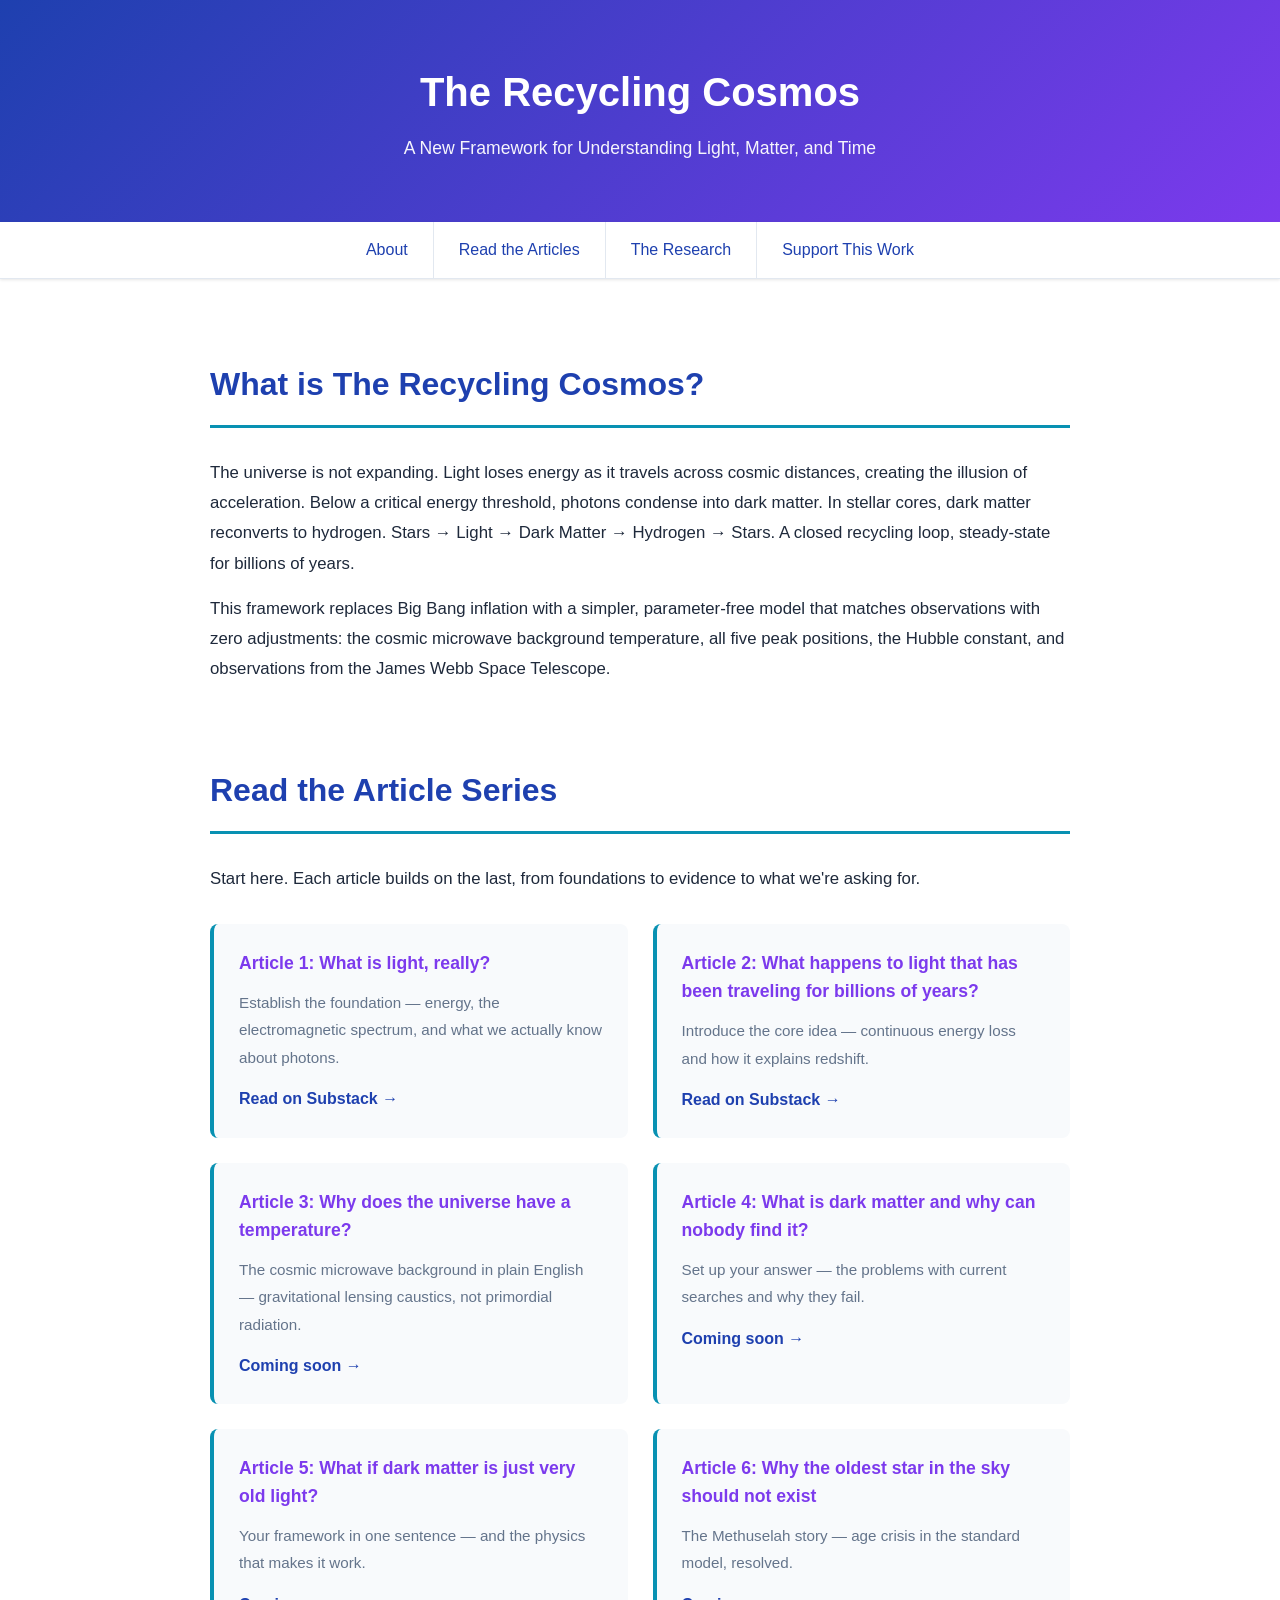
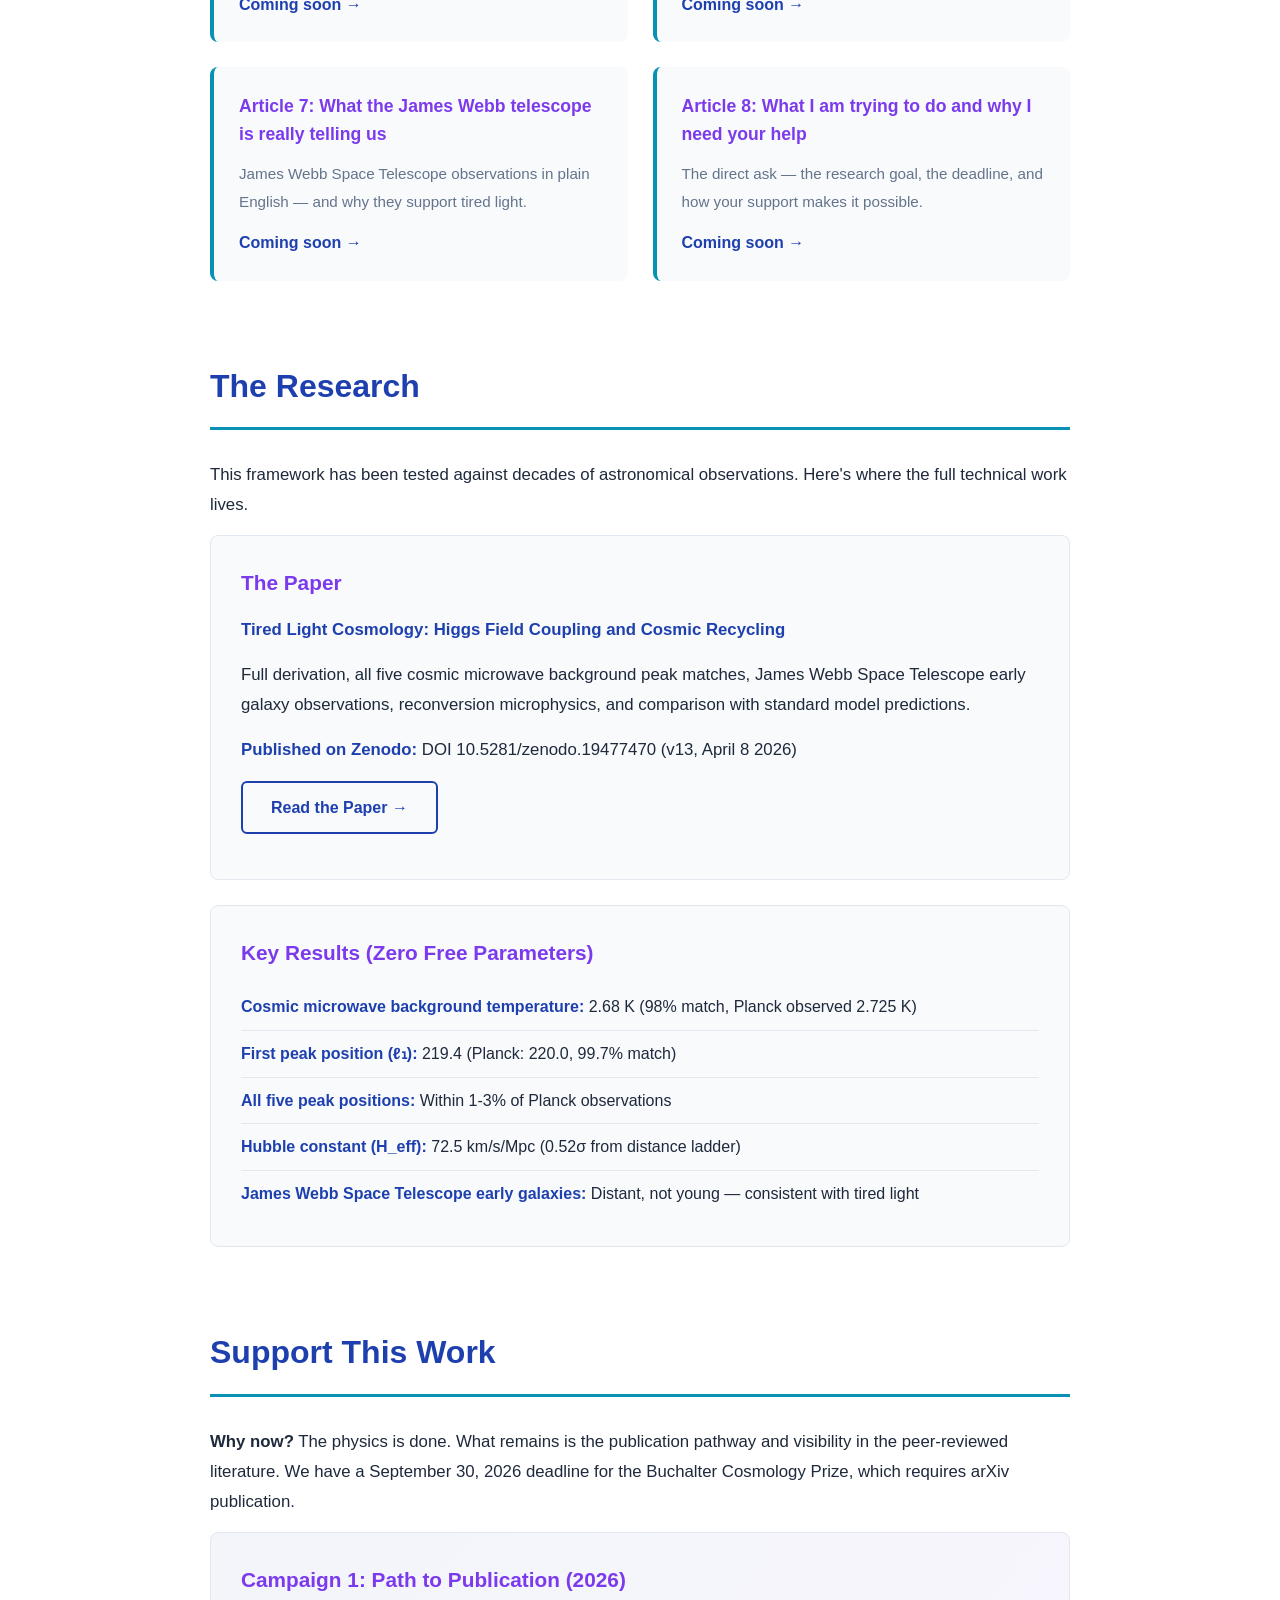
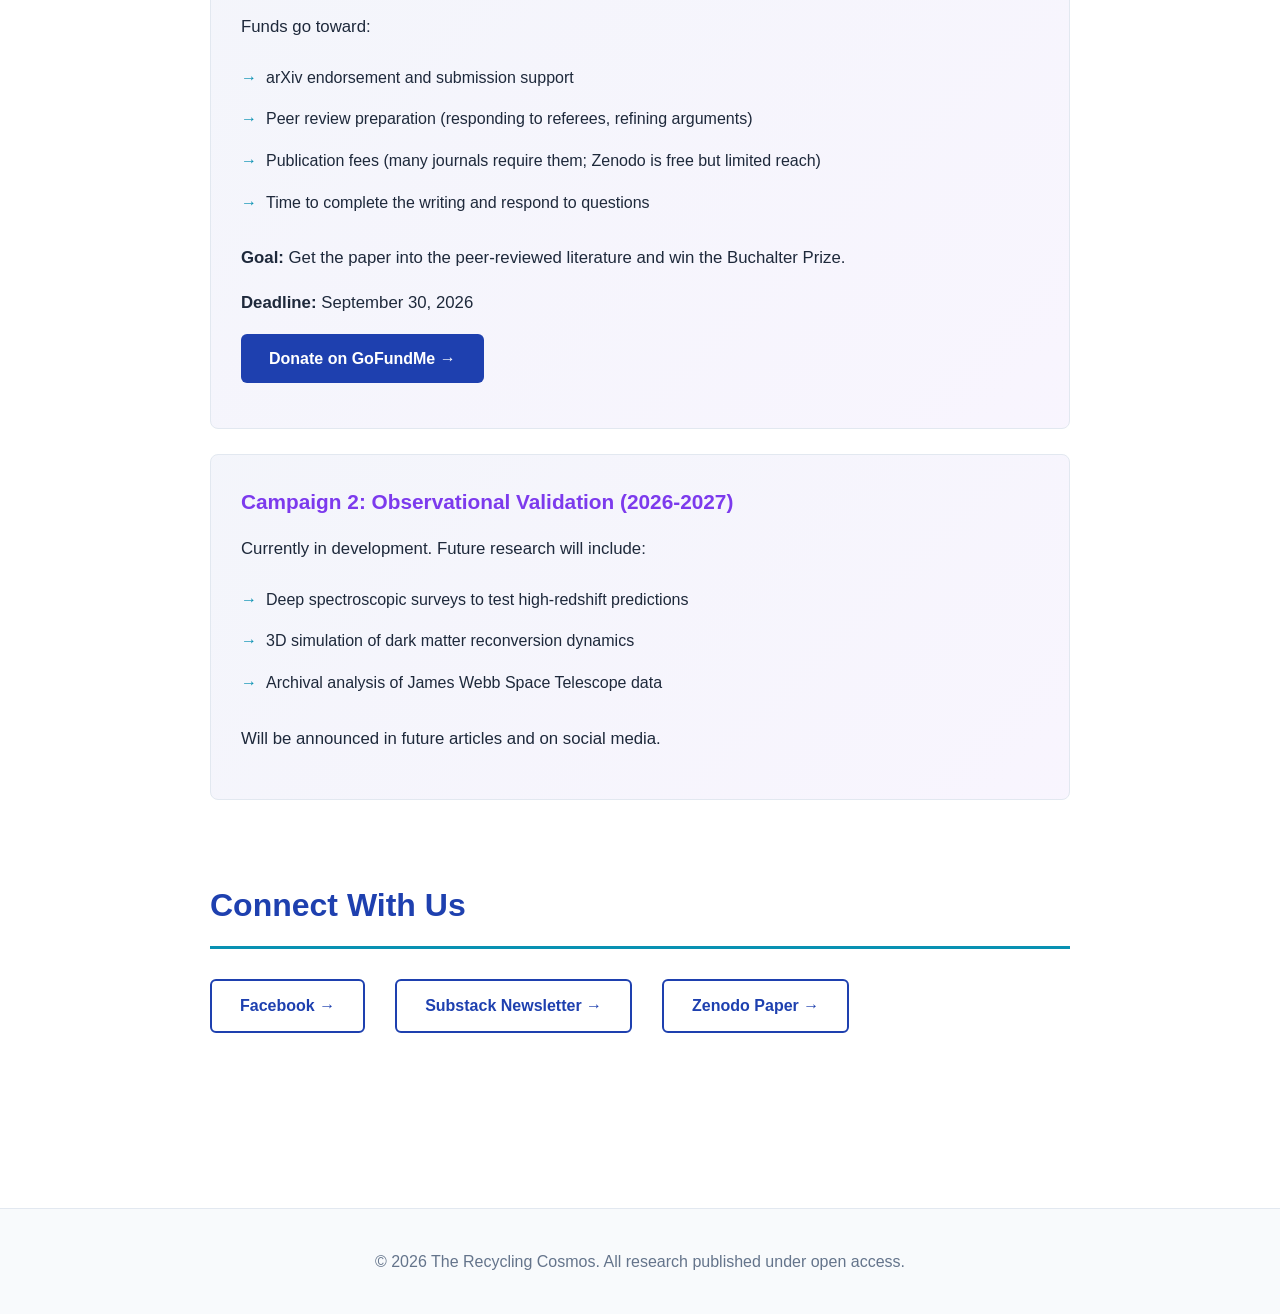
==== index.html @ 921e3e6c "Session 62: Add website hub for The Recycling Cosmos fundraising - web/index.html: Landing page with" ====
<!DOCTYPE html>
<html lang="en">
<head>
    <meta charset="UTF-8">
    <meta name="viewport" content="width=device-width, initial-scale=1.0">
    <title>The Recycling Cosmos</title>
    <link rel="stylesheet" href="css/style.css">
</head>
<body>
    <header>
        <div class="container">
            <h1>The Recycling Cosmos</h1>
            <p class="subtitle">A New Framework for Understanding Light, Matter, and Time</p>
        </div>
    </header>

    <nav>
        <div class="container">
            <ul>
                <li><a href="#about">About</a></li>
                <li><a href="#articles">Read the Articles</a></li>
                <li><a href="#research">The Research</a></li>
                <li><a href="#support">Support This Work</a></li>
            </ul>
        </div>
    </nav>

    <main>
        <div class="container">

            <!-- ABOUT -->
            <section id="about">
                <h2>What is The Recycling Cosmos?</h2>
                <p>The universe is not expanding. Light loses energy as it travels across cosmic distances, creating the illusion of acceleration. Below a critical energy threshold, photons condense into dark matter. In stellar cores, dark matter reconverts to hydrogen. Stars → Light → Dark Matter → Hydrogen → Stars. A closed recycling loop, steady-state for billions of years.</p>
                <p>This framework replaces Big Bang inflation with a simpler, parameter-free model that matches observations with zero adjustments: the cosmic microwave background temperature, all five peak positions, the Hubble constant, and observations from the James Webb Space Telescope.</p>
            </section>

            <!-- ARTICLES -->
            <section id="articles">
                <h2>Read the Article Series</h2>
                <p>Start here. Each article builds on the last, from foundations to evidence to what we're asking for.</p>
                <div class="article-list">
                    <div class="article-item">
                        <h3>Article 1: What is light, really?</h3>
                        <p>Establish the foundation — energy, the electromagnetic spectrum, and what we actually know about photons.</p>
                        <a href="https://substack.com/" target="_blank">Read on Substack →</a>
                    </div>
                    <div class="article-item">
                        <h3>Article 2: What happens to light that has been traveling for billions of years?</h3>
                        <p>Introduce the core idea — continuous energy loss and how it explains redshift.</p>
                        <a href="https://substack.com/" target="_blank">Read on Substack →</a>
                    </div>
                    <div class="article-item">
                        <h3>Article 3: Why does the universe have a temperature?</h3>
                        <p>The cosmic microwave background in plain English — gravitational lensing caustics, not primordial radiation.</p>
                        <a href="https://substack.com/" target="_blank">Coming soon →</a>
                    </div>
                    <div class="article-item">
                        <h3>Article 4: What is dark matter and why can nobody find it?</h3>
                        <p>Set up your answer — the problems with current searches and why they fail.</p>
                        <a href="https://substack.com/" target="_blank">Coming soon →</a>
                    </div>
                    <div class="article-item">
                        <h3>Article 5: What if dark matter is just very old light?</h3>
                        <p>Your framework in one sentence — and the physics that makes it work.</p>
                        <a href="https://substack.com/" target="_blank">Coming soon →</a>
                    </div>
                    <div class="article-item">
                        <h3>Article 6: Why the oldest star in the sky should not exist</h3>
                        <p>The Methuselah story — age crisis in the standard model, resolved.</p>
                        <a href="https://substack.com/" target="_blank">Coming soon →</a>
                    </div>
                    <div class="article-item">
                        <h3>Article 7: What the James Webb telescope is really telling us</h3>
                        <p>James Webb Space Telescope observations in plain English — and why they support tired light.</p>
                        <a href="https://substack.com/" target="_blank">Coming soon →</a>
                    </div>
                    <div class="article-item">
                        <h3>Article 8: What I am trying to do and why I need your help</h3>
                        <p>The direct ask — the research goal, the deadline, and how your support makes it possible.</p>
                        <a href="https://substack.com/" target="_blank">Coming soon →</a>
                    </div>
                </div>
            </section>

            <!-- RESEARCH -->
            <section id="research">
                <h2>The Research</h2>
                <p>This framework has been tested against decades of astronomical observations. Here's where the full technical work lives.</p>

                <div class="research-item">
                    <h3>The Paper</h3>
                    <p><strong>Tired Light Cosmology: Higgs Field Coupling and Cosmic Recycling</strong></p>
                    <p>Full derivation, all five cosmic microwave background peak matches, James Webb Space Telescope early galaxy observations, reconversion microphysics, and comparison with standard model predictions.</p>
                    <p><strong>Published on Zenodo:</strong> DOI 10.5281/zenodo.19477470 (v13, April 8 2026)</p>
                    <a href="https://zenodo.org/record/19477470" target="_blank" class="btn-secondary">Read the Paper →</a>
                </div>

                <div class="research-item">
                    <h3>Key Results (Zero Free Parameters)</h3>
                    <ul>
                        <li><strong>Cosmic microwave background temperature:</strong> 2.68 K (98% match, Planck observed 2.725 K)</li>
                        <li><strong>First peak position (ℓ₁):</strong> 219.4 (Planck: 220.0, 99.7% match)</li>
                        <li><strong>All five peak positions:</strong> Within 1-3% of Planck observations</li>
                        <li><strong>Hubble constant (H_eff):</strong> 72.5 km/s/Mpc (0.52σ from distance ladder)</li>
                        <li><strong>James Webb Space Telescope early galaxies:</strong> Distant, not young — consistent with tired light</li>
                    </ul>
                </div>
            </section>

            <!-- SUPPORT -->
            <section id="support">
                <h2>Support This Work</h2>
                <p><strong>Why now?</strong> The physics is done. What remains is the publication pathway and visibility in the peer-reviewed literature. We have a September 30, 2026 deadline for the Buchalter Cosmology Prize, which requires arXiv publication.</p>

                <div class="campaign">
                    <h3>Campaign 1: Path to Publication (2026)</h3>
                    <p>Funds go toward:</p>
                    <ul>
                        <li>arXiv endorsement and submission support</li>
                        <li>Peer review preparation (responding to referees, refining arguments)</li>
                        <li>Publication fees (many journals require them; Zenodo is free but limited reach)</li>
                        <li>Time to complete the writing and respond to questions</li>
                    </ul>
                    <p><strong>Goal:</strong> Get the paper into the peer-reviewed literature and win the Buchalter Prize.</p>
                    <p><strong>Deadline:</strong> September 30, 2026</p>
                    <a href="https://www.gofundme.com/" target="_blank" class="btn-primary">Donate on GoFundMe →</a>
                </div>

                <div class="campaign">
                    <h3>Campaign 2: Observational Validation (2026-2027)</h3>
                    <p>Currently in development. Future research will include:</p>
                    <ul>
                        <li>Deep spectroscopic surveys to test high-redshift predictions</li>
                        <li>3D simulation of dark matter reconversion dynamics</li>
                        <li>Archival analysis of James Webb Space Telescope data</li>
                    </ul>
                    <p>Will be announced in future articles and on social media.</p>
                </div>
            </section>

            <!-- CONNECT -->
            <section id="connect">
                <h2>Connect With Us</h2>
                <div class="links">
                    <a href="https://www.facebook.com/therecyclingcosmos" target="_blank" class="btn-secondary">Facebook →</a>
                    <a href="https://substack.com/" target="_blank" class="btn-secondary">Substack Newsletter →</a>
                    <a href="https://zenodo.org/record/19477470" target="_blank" class="btn-secondary">Zenodo Paper →</a>
                </div>
            </section>

        </div>
    </main>

    <footer>
        <div class="container">
            <p>&copy; 2026 The Recycling Cosmos. All research published under open access.</p>
        </div>
    </footer>

</body>
</html>
---- css/style.css ----
/* ============================================
   THE RECYCLING COSMOS — Web Hub Stylesheet
   ============================================ */

* {
    margin: 0;
    padding: 0;
    box-sizing: border-box;
}

:root {
    --primary: #1e40af;      /* Deep blue */
    --secondary: #7c3aed;    /* Purple */
    --accent: #0891b2;       /* Cyan */
    --bg: #f8fafc;           /* Light gray */
    --text: #1e293b;         /* Dark gray */
    --border: #e2e8f0;       /* Light border */
    --success: #16a34a;      /* Green */
}

body {
    font-family: -apple-system, BlinkMacSystemFont, 'Segoe UI', Roboto, 'Helvetica Neue', Arial, sans-serif;
    background-color: #ffffff;
    color: var(--text);
    line-height: 1.6;
}

.container {
    max-width: 900px;
    margin: 0 auto;
    padding: 0 20px;
}

/* ============================================
   HEADER & NAV
   ============================================ */

header {
    background: linear-gradient(135deg, var(--primary) 0%, var(--secondary) 100%);
    color: white;
    padding: 60px 0;
    text-align: center;
}

header h1 {
    font-size: 2.5rem;
    margin-bottom: 10px;
    font-weight: 700;
}

header .subtitle {
    font-size: 1.1rem;
    opacity: 0.95;
}

nav {
    background-color: white;
    border-bottom: 1px solid var(--border);
    position: sticky;
    top: 0;
    z-index: 100;
    box-shadow: 0 1px 3px rgba(0,0,0,0.1);
}

nav .container {
    display: flex;
    justify-content: center;
}

nav ul {
    list-style: none;
    display: flex;
    gap: 0;
}

nav li {
    border-right: 1px solid var(--border);
}

nav li:last-child {
    border-right: none;
}

nav a {
    display: block;
    padding: 15px 25px;
    color: var(--primary);
    text-decoration: none;
    font-weight: 500;
    transition: background-color 0.2s, color 0.2s;
}

nav a:hover {
    background-color: var(--bg);
    color: var(--secondary);
}

/* ============================================
   MAIN CONTENT
   ============================================ */

main {
    padding: 80px 0;
}

section {
    margin-bottom: 80px;
}

section h2 {
    font-size: 2rem;
    margin-bottom: 30px;
    color: var(--primary);
    border-bottom: 3px solid var(--accent);
    padding-bottom: 15px;
}

section h3 {
    font-size: 1.3rem;
    margin-bottom: 15px;
    color: var(--secondary);
}

section p {
    margin-bottom: 15px;
    font-size: 1.05rem;
    line-height: 1.8;
}

/* ============================================
   ARTICLE LIST
   ============================================ */

.article-list {
    display: grid;
    grid-template-columns: repeat(auto-fit, minmax(280px, 1fr));
    gap: 25px;
    margin-top: 30px;
}

.article-item {
    background: var(--bg);
    padding: 25px;
    border-radius: 8px;
    border-left: 4px solid var(--accent);
    transition: transform 0.2s, box-shadow 0.2s;
}

.article-item:hover {
    transform: translateY(-2px);
    box-shadow: 0 4px 12px rgba(0,0,0,0.1);
}

.article-item h3 {
    margin-bottom: 12px;
    font-size: 1.1rem;
}

.article-item p {
    margin-bottom: 15px;
    font-size: 0.95rem;
    color: #64748b;
}

.article-item a {
    color: var(--primary);
    text-decoration: none;
    font-weight: 600;
    transition: color 0.2s;
}

.article-item a:hover {
    color: var(--secondary);
}

/* ============================================
   RESEARCH ITEMS
   ============================================ */

.research-item {
    background: var(--bg);
    padding: 30px;
    border-radius: 8px;
    margin-bottom: 25px;
    border: 1px solid var(--border);
}

.research-item h3 {
    margin-top: 0;
}

.research-item ul {
    list-style: none;
    margin-left: 0;
}

.research-item li {
    padding: 10px 0;
    border-bottom: 1px solid var(--border);
}

.research-item li:last-child {
    border-bottom: none;
}

.research-item strong {
    color: var(--primary);
}

/* ============================================
   CAMPAIGNS
   ============================================ */

.campaign {
    background: linear-gradient(135deg, rgba(30, 64, 175, 0.05) 0%, rgba(124, 58, 237, 0.05) 100%);
    padding: 30px;
    border-radius: 8px;
    border: 1px solid var(--border);
    margin-bottom: 25px;
}

.campaign h3 {
    margin-top: 0;
}

.campaign ul {
    list-style: none;
    margin-left: 0;
    margin-bottom: 20px;
}

.campaign li {
    padding: 8px 0 8px 25px;
    position: relative;
}

.campaign li:before {
    content: "→";
    position: absolute;
    left: 0;
    color: var(--accent);
    font-weight: bold;
}

/* ============================================
   BUTTONS
   ============================================ */

.btn-primary, .btn-secondary {
    display: inline-block;
    padding: 12px 28px;
    border-radius: 6px;
    text-decoration: none;
    font-weight: 600;
    transition: all 0.2s;
    margin-right: 15px;
    margin-bottom: 15px;
}

.btn-primary {
    background-color: var(--primary);
    color: white;
}

.btn-primary:hover {
    background-color: #1e3a8a;
    transform: translateY(-2px);
    box-shadow: 0 4px 12px rgba(30, 64, 175, 0.3);
}

.btn-secondary {
    background-color: transparent;
    color: var(--primary);
    border: 2px solid var(--primary);
}

.btn-secondary:hover {
    background-color: var(--primary);
    color: white;
    transform: translateY(-2px);
}

/* ============================================
   LINKS SECTION
   ============================================ */

#connect .links {
    display: flex;
    flex-wrap: wrap;
    gap: 15px;
    margin-top: 30px;
}

/* ============================================
   FOOTER
   ============================================ */

footer {
    background-color: var(--bg);
    border-top: 1px solid var(--border);
    padding: 40px 0;
    text-align: center;
    color: #64748b;
}

/* ============================================
   RESPONSIVE
   ============================================ */

@media (max-width: 768px) {
    header h1 {
        font-size: 1.8rem;
    }

    header .subtitle {
        font-size: 0.95rem;
    }

    section h2 {
        font-size: 1.6rem;
    }

    nav ul {
        flex-direction: column;
    }

    nav li {
        border-right: none;
        border-bottom: 1px solid var(--border);
    }

    nav li:last-child {
        border-bottom: none;
    }

    nav a {
        padding: 12px 20px;
    }

    .article-list {
        grid-template-columns: 1fr;
    }

    #connect .links {
        flex-direction: column;
    }

    .btn-primary, .btn-secondary {
        display: block;
        text-align: center;
        margin-right: 0;
    }
}
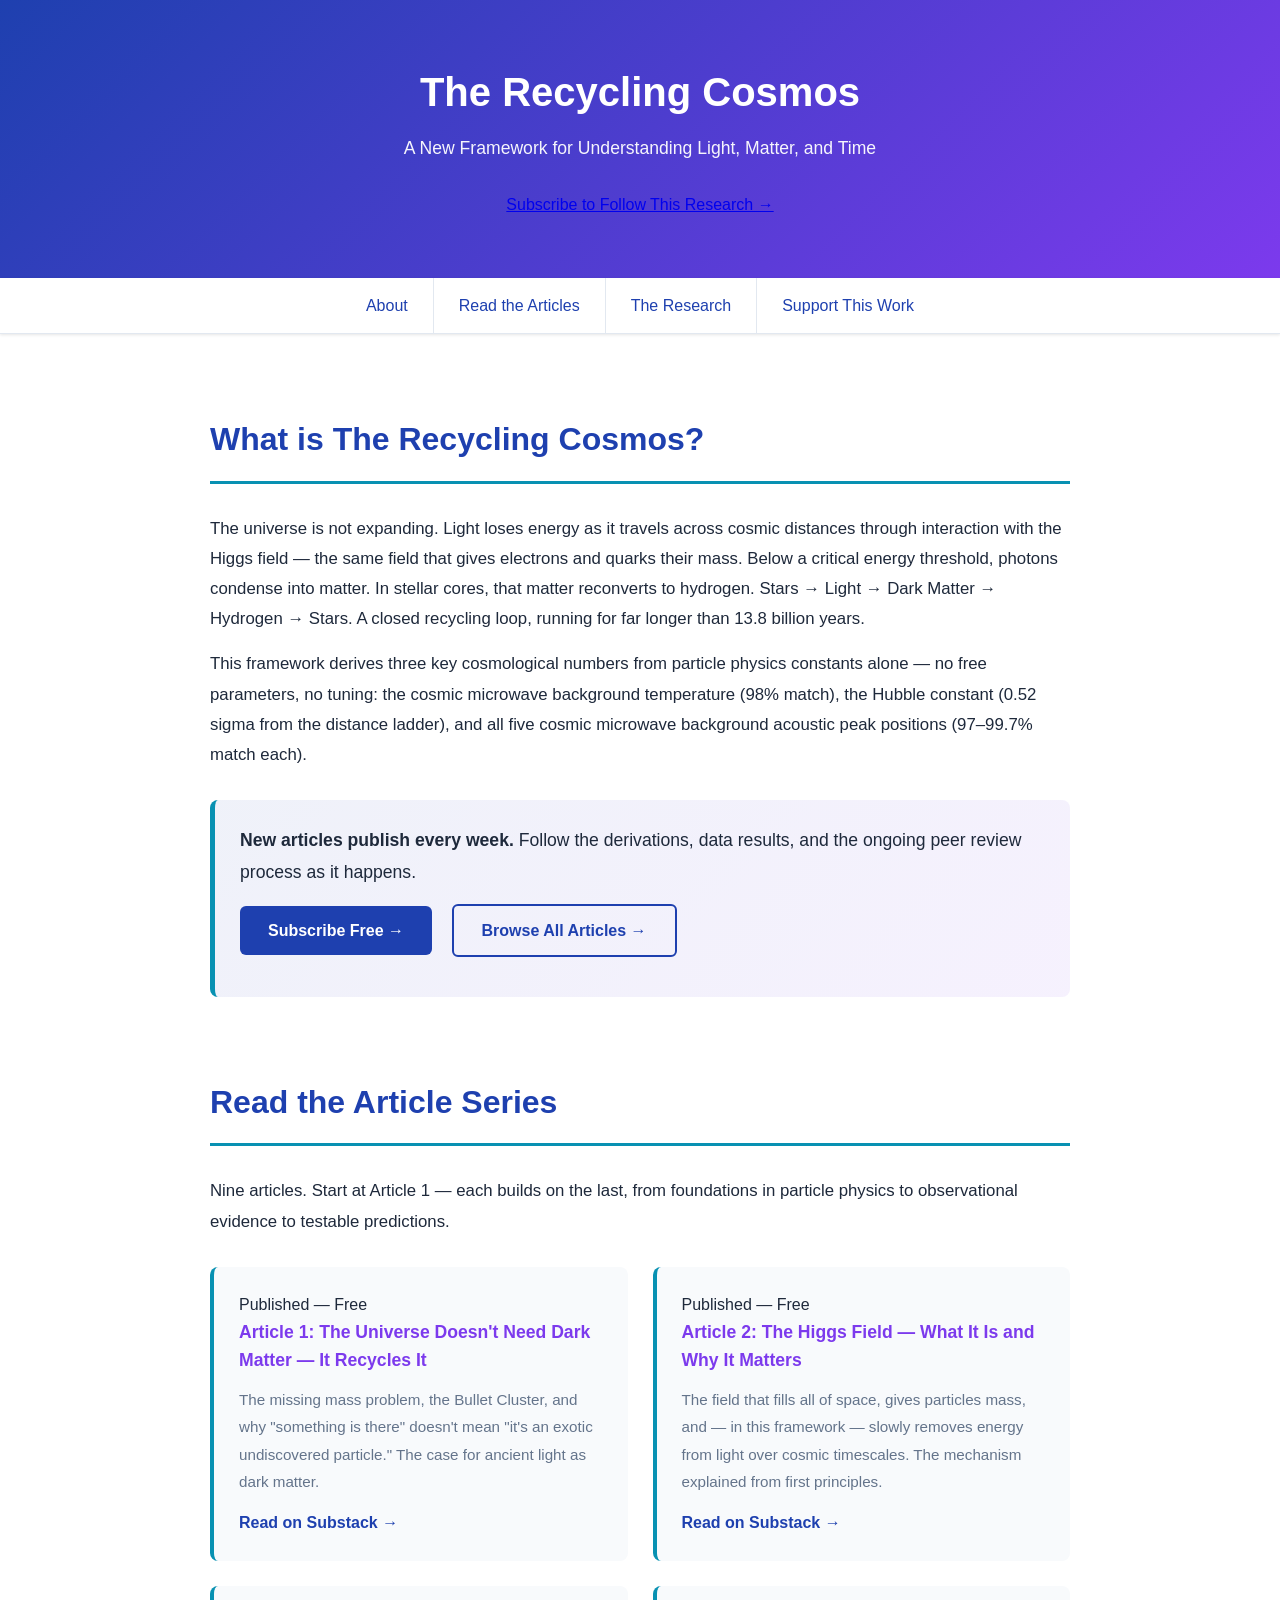
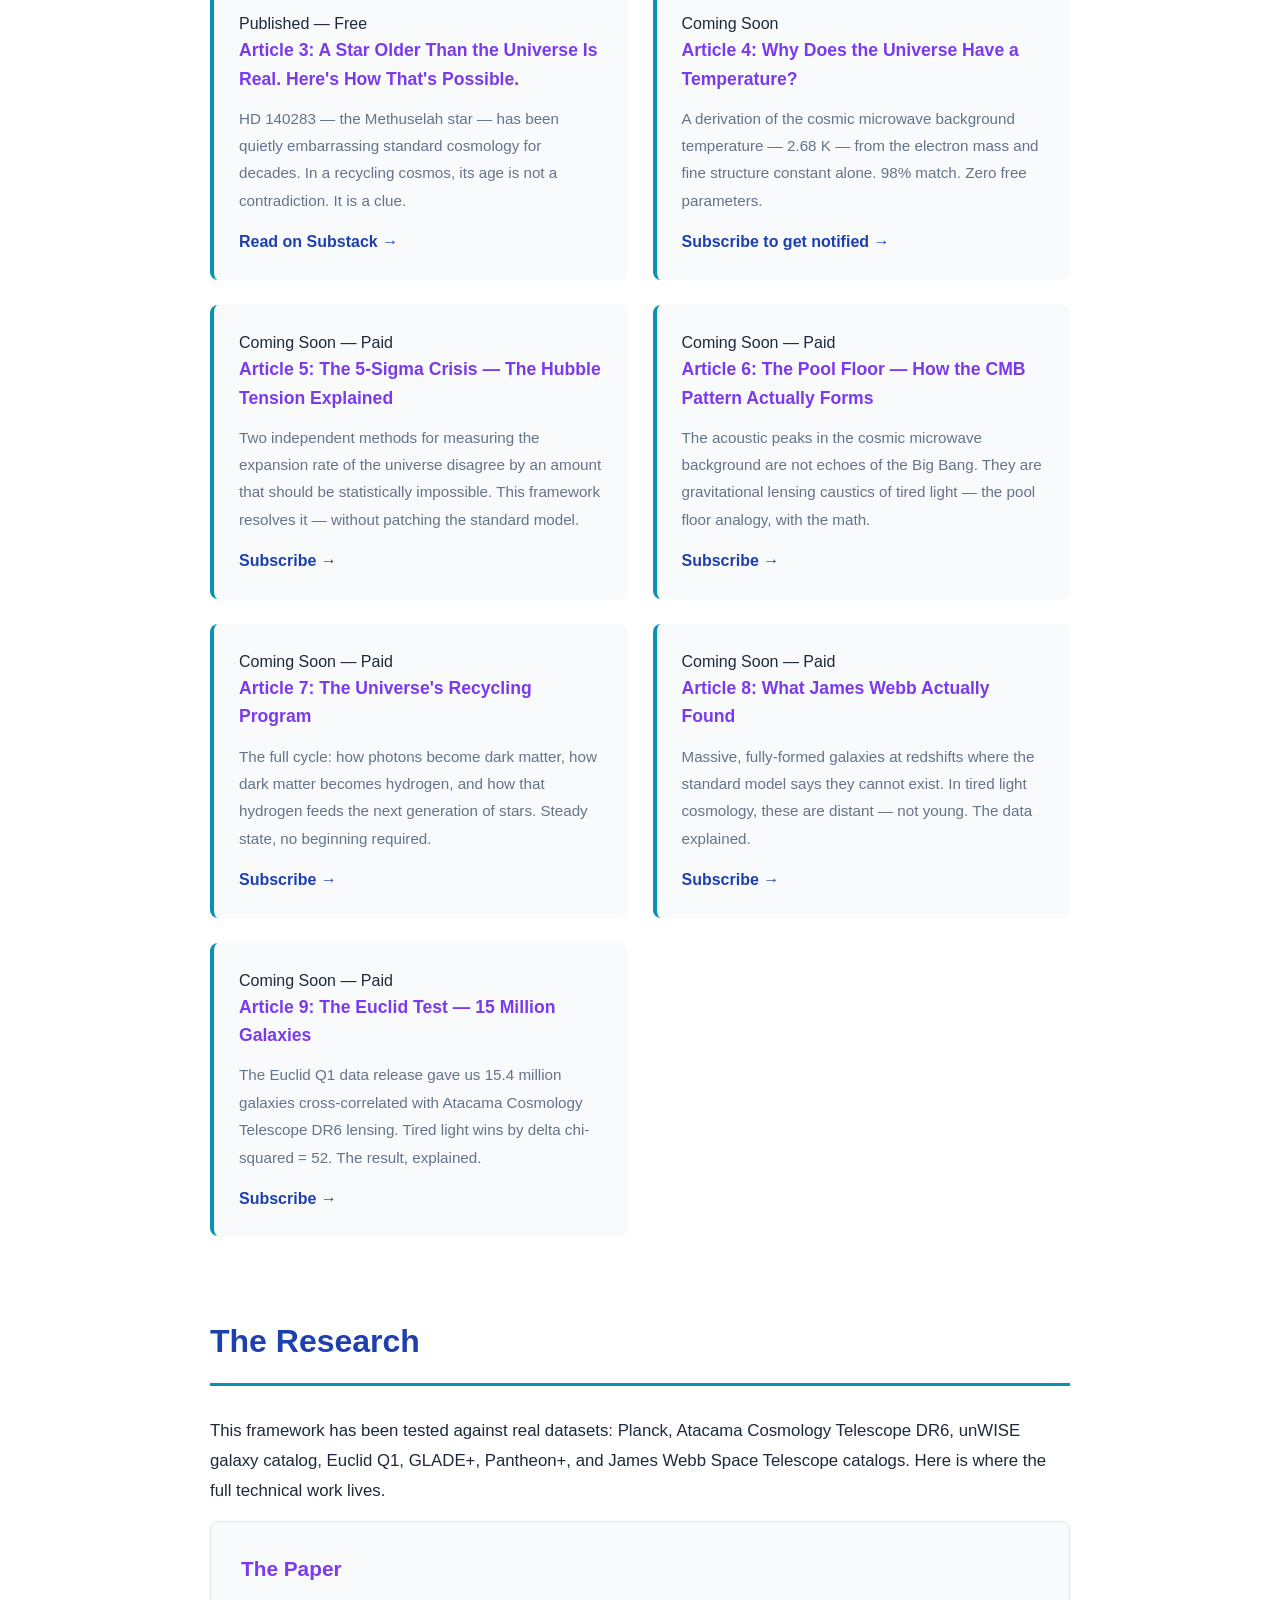
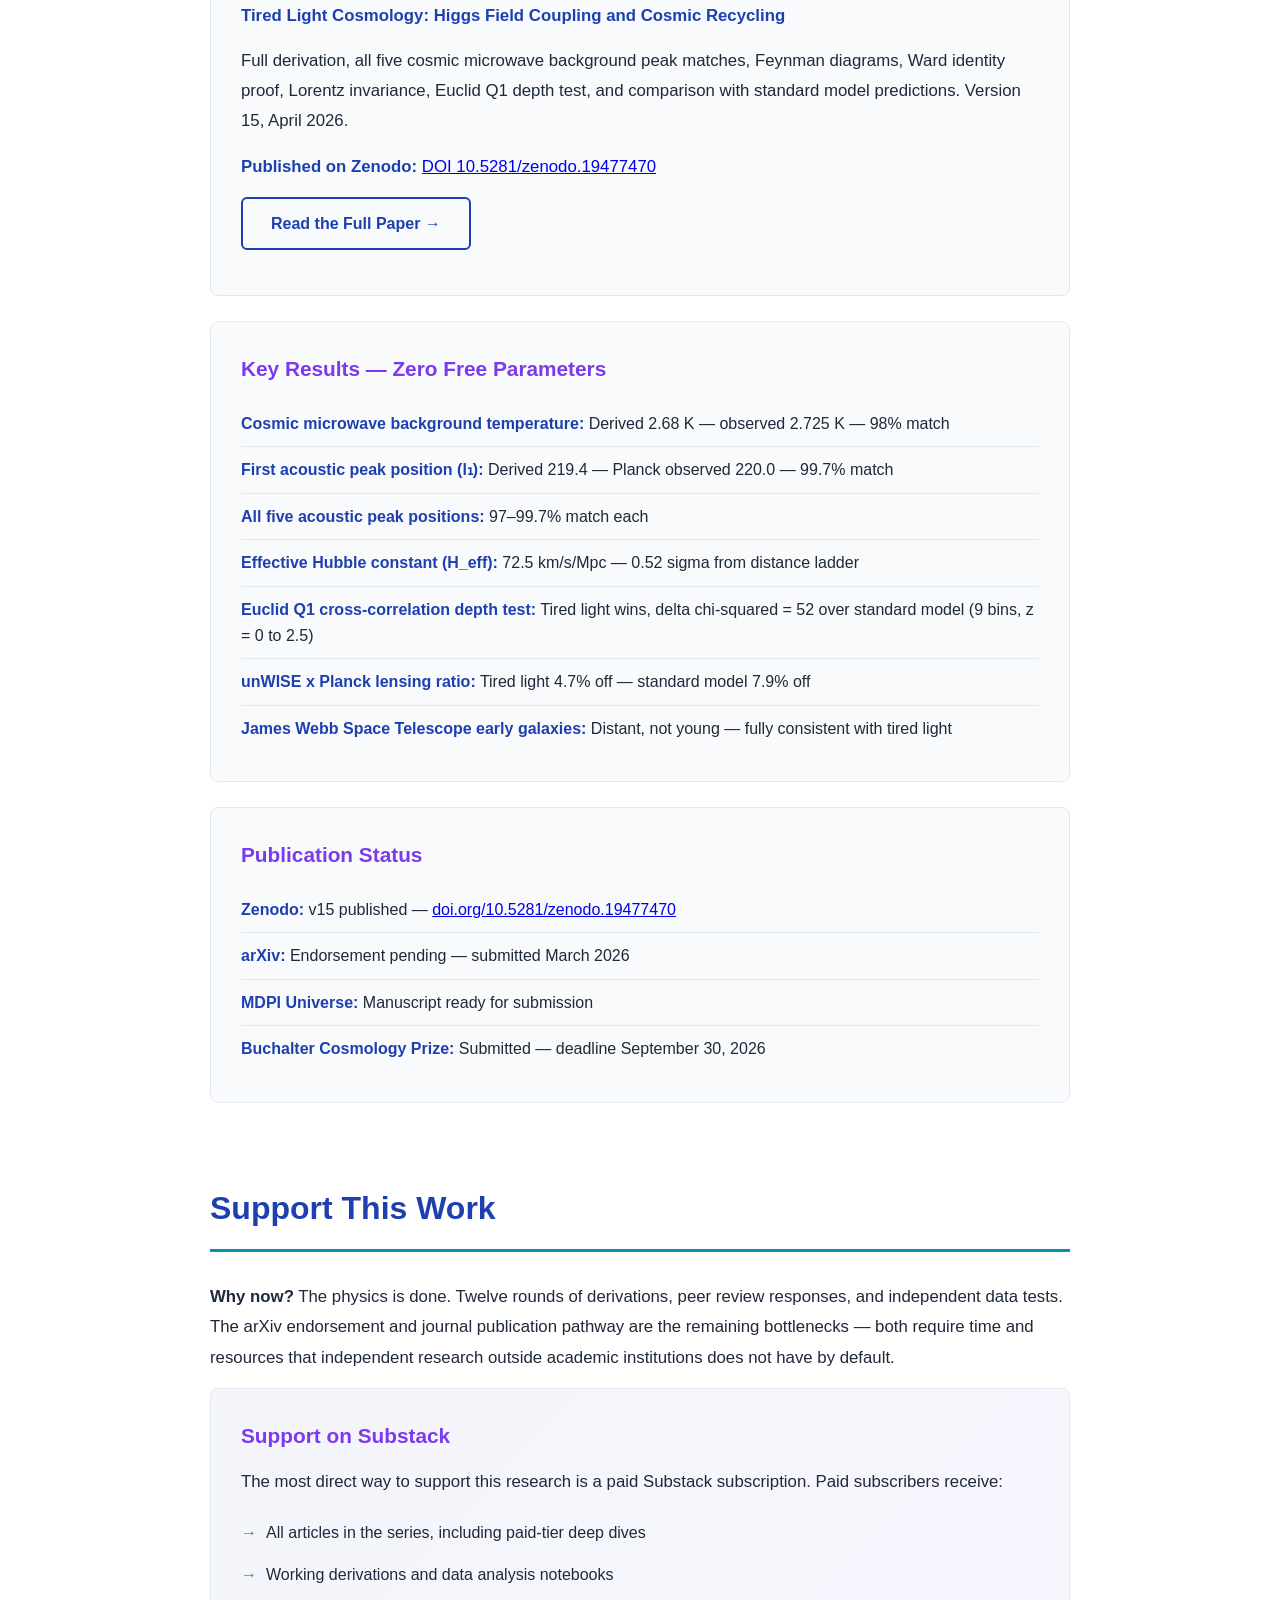
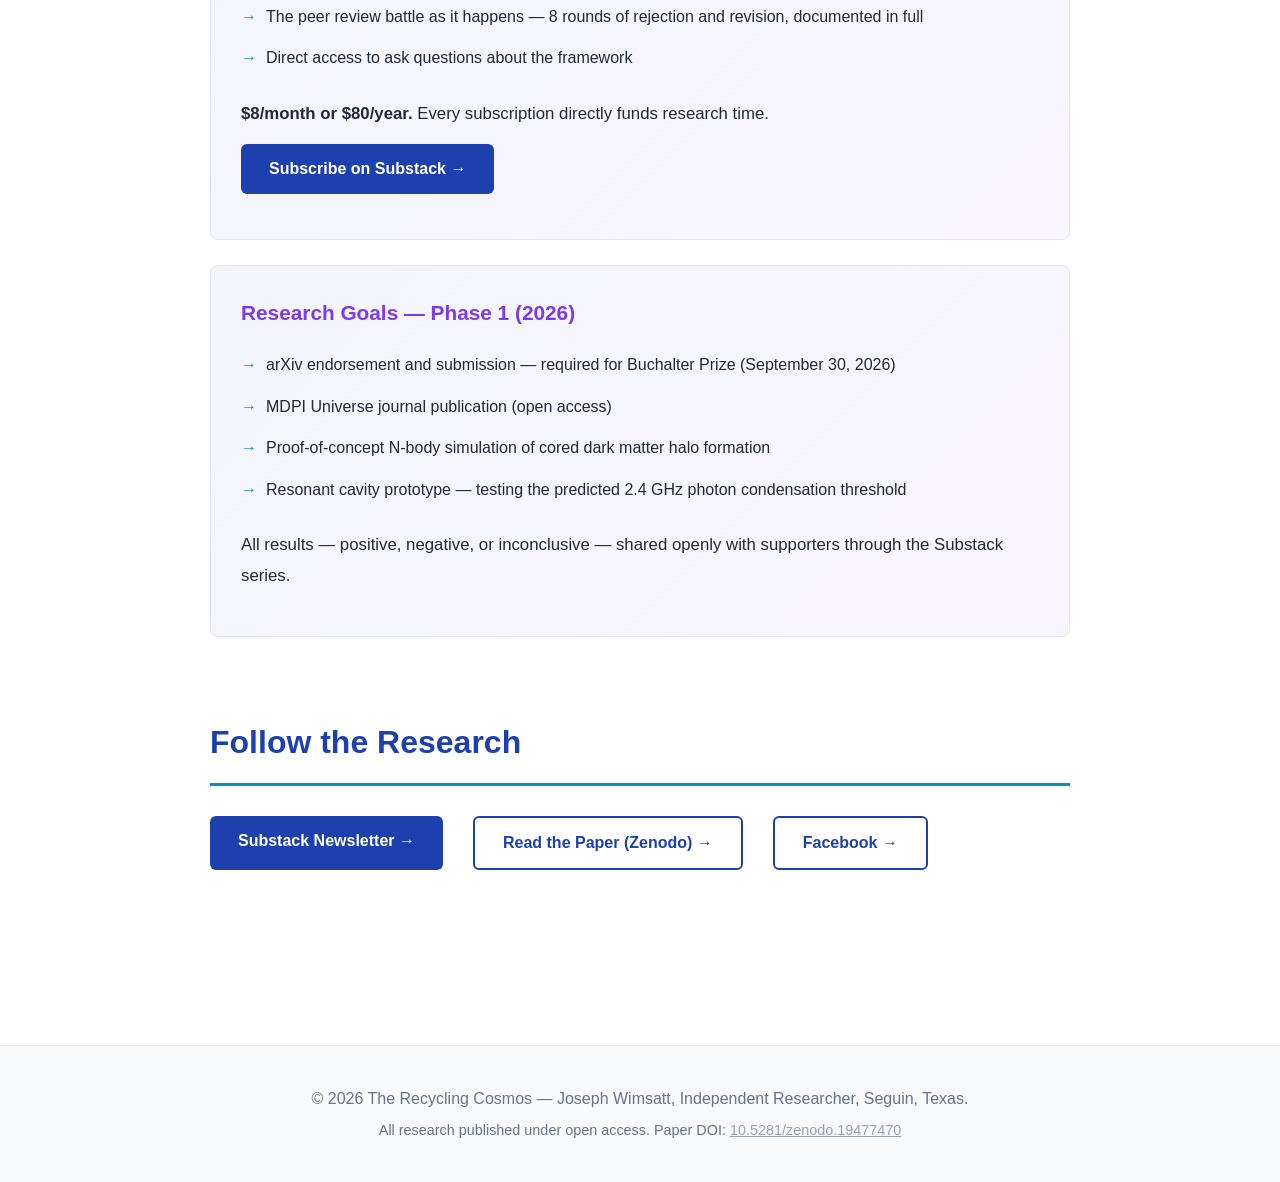
==== commit 00dd0346: "Update article list: insert Methuselah as Article 3, shift articles 3-8 to 4-9" ====
--- a/index.html
+++ b/index.html
@@ -4,6 +4,7 @@
     <meta charset="UTF-8">
     <meta name="viewport" content="width=device-width, initial-scale=1.0">
     <title>The Recycling Cosmos</title>
+    <meta name="description" content="A new cosmological framework deriving the Hubble constant, CMB temperature, and dark matter origin from particle physics alone — zero free parameters.">
     <link rel="stylesheet" href="css/style.css">
 </head>
 <body>
@@ -11,6 +12,9 @@
         <div class="container">
             <h1>The Recycling Cosmos</h1>
             <p class="subtitle">A New Framework for Understanding Light, Matter, and Time</p>
+            <div style="margin-top: 30px;">
+                <a href="https://independentcosmologyresearcher.substack.com/subscribe" target="_blank" class="btn-header">Subscribe to Follow This Research →</a>
+            </div>
         </div>
     </header>
 
@@ -31,79 +35,122 @@
             <!-- ABOUT -->
             <section id="about">
                 <h2>What is The Recycling Cosmos?</h2>
-                <p>The universe is not expanding. Light loses energy as it travels across cosmic distances, creating the illusion of acceleration. Below a critical energy threshold, photons condense into dark matter. In stellar cores, dark matter reconverts to hydrogen. Stars → Light → Dark Matter → Hydrogen → Stars. A closed recycling loop, steady-state for billions of years.</p>
-                <p>This framework replaces Big Bang inflation with a simpler, parameter-free model that matches observations with zero adjustments: the cosmic microwave background temperature, all five peak positions, the Hubble constant, and observations from the James Webb Space Telescope.</p>
+                <p>The universe is not expanding. Light loses energy as it travels across cosmic distances through interaction with the Higgs field — the same field that gives electrons and quarks their mass. Below a critical energy threshold, photons condense into matter. In stellar cores, that matter reconverts to hydrogen. Stars → Light → Dark Matter → Hydrogen → Stars. A closed recycling loop, running for far longer than 13.8 billion years.</p>
+                <p>This framework derives three key cosmological numbers from particle physics constants alone — no free parameters, no tuning: the cosmic microwave background temperature (98% match), the Hubble constant (0.52 sigma from the distance ladder), and all five cosmic microwave background acoustic peak positions (97–99.7% match each).</p>
+                <div style="margin-top: 30px; padding: 25px; background: linear-gradient(135deg, rgba(30,64,175,0.07), rgba(124,58,237,0.07)); border-radius: 8px; border-left: 5px solid #0891b2;">
+                    <p style="margin:0; font-size: 1.1rem;"><strong>New articles publish every week.</strong> Follow the derivations, data results, and the ongoing peer review process as it happens.</p>
+                    <div style="margin-top: 15px;">
+                        <a href="https://independentcosmologyresearcher.substack.com/subscribe" target="_blank" class="btn-primary">Subscribe Free →</a>
+                        <a href="https://independentcosmologyresearcher.substack.com" target="_blank" class="btn-secondary">Browse All Articles →</a>
+                    </div>
+                </div>
             </section>
 
             <!-- ARTICLES -->
             <section id="articles">
                 <h2>Read the Article Series</h2>
-                <p>Start here. Each article builds on the last, from foundations to evidence to what we're asking for.</p>
+                <p>Nine articles. Start at Article 1 — each builds on the last, from foundations in particle physics to observational evidence to testable predictions.</p>
                 <div class="article-list">
-                    <div class="article-item">
-                        <h3>Article 1: What is light, really?</h3>
-                        <p>Establish the foundation — energy, the electromagnetic spectrum, and what we actually know about photons.</p>
-                        <a href="https://substack.com/" target="_blank">Read on Substack →</a>
-                    </div>
-                    <div class="article-item">
-                        <h3>Article 2: What happens to light that has been traveling for billions of years?</h3>
-                        <p>Introduce the core idea — continuous energy loss and how it explains redshift.</p>
-                        <a href="https://substack.com/" target="_blank">Read on Substack →</a>
-                    </div>
-                    <div class="article-item">
-                        <h3>Article 3: Why does the universe have a temperature?</h3>
-                        <p>The cosmic microwave background in plain English — gravitational lensing caustics, not primordial radiation.</p>
-                        <a href="https://substack.com/" target="_blank">Coming soon →</a>
-                    </div>
-                    <div class="article-item">
-                        <h3>Article 4: What is dark matter and why can nobody find it?</h3>
-                        <p>Set up your answer — the problems with current searches and why they fail.</p>
-                        <a href="https://substack.com/" target="_blank">Coming soon →</a>
-                    </div>
-                    <div class="article-item">
-                        <h3>Article 5: What if dark matter is just very old light?</h3>
-                        <p>Your framework in one sentence — and the physics that makes it work.</p>
-                        <a href="https://substack.com/" target="_blank">Coming soon →</a>
-                    </div>
-                    <div class="article-item">
-                        <h3>Article 6: Why the oldest star in the sky should not exist</h3>
-                        <p>The Methuselah story — age crisis in the standard model, resolved.</p>
-                        <a href="https://substack.com/" target="_blank">Coming soon →</a>
-                    </div>
-                    <div class="article-item">
-                        <h3>Article 7: What the James Webb telescope is really telling us</h3>
-                        <p>James Webb Space Telescope observations in plain English — and why they support tired light.</p>
-                        <a href="https://substack.com/" target="_blank">Coming soon →</a>
-                    </div>
-                    <div class="article-item">
-                        <h3>Article 8: What I am trying to do and why I need your help</h3>
-                        <p>The direct ask — the research goal, the deadline, and how your support makes it possible.</p>
-                        <a href="https://substack.com/" target="_blank">Coming soon →</a>
-                    </div>
+
+                    <div class="article-item published">
+                        <div class="article-badge">Published — Free</div>
+                        <h3>Article 1: The Universe Doesn't Need Dark Matter — It Recycles It</h3>
+                        <p>The missing mass problem, the Bullet Cluster, and why "something is there" doesn't mean "it's an exotic undiscovered particle." The case for ancient light as dark matter.</p>
+                        <a href="https://independentcosmologyresearcher.substack.com" target="_blank">Read on Substack →</a>
+                    </div>
+
+                    <div class="article-item published">
+                        <div class="article-badge">Published — Free</div>
+                        <h3>Article 2: The Higgs Field — What It Is and Why It Matters</h3>
+                        <p>The field that fills all of space, gives particles mass, and — in this framework — slowly removes energy from light over cosmic timescales. The mechanism explained from first principles.</p>
+                        <a href="https://independentcosmologyresearcher.substack.com" target="_blank">Read on Substack →</a>
+                    </div>
+
+                    <div class="article-item published">
+                        <div class="article-badge">Published — Free</div>
+                        <h3>Article 3: A Star Older Than the Universe Is Real. Here's How That's Possible.</h3>
+                        <p>HD 140283 — the Methuselah star — has been quietly embarrassing standard cosmology for decades. In a recycling cosmos, its age is not a contradiction. It is a clue.</p>
+                        <a href="https://independentcosmologyresearcher.substack.com" target="_blank">Read on Substack →</a>
+                    </div>
+
+                    <div class="article-item">
+                        <div class="article-badge upcoming">Coming Soon</div>
+                        <h3>Article 4: Why Does the Universe Have a Temperature?</h3>
+                        <p>A derivation of the cosmic microwave background temperature — 2.68 K — from the electron mass and fine structure constant alone. 98% match. Zero free parameters.</p>
+                        <a href="https://independentcosmologyresearcher.substack.com/subscribe" target="_blank">Subscribe to get notified →</a>
+                    </div>
+
+                    <div class="article-item">
+                        <div class="article-badge upcoming">Coming Soon — Paid</div>
+                        <h3>Article 5: The 5-Sigma Crisis — The Hubble Tension Explained</h3>
+                        <p>Two independent methods for measuring the expansion rate of the universe disagree by an amount that should be statistically impossible. This framework resolves it — without patching the standard model.</p>
+                        <a href="https://independentcosmologyresearcher.substack.com/subscribe" target="_blank">Subscribe →</a>
+                    </div>
+
+                    <div class="article-item">
+                        <div class="article-badge upcoming">Coming Soon — Paid</div>
+                        <h3>Article 6: The Pool Floor — How the CMB Pattern Actually Forms</h3>
+                        <p>The acoustic peaks in the cosmic microwave background are not echoes of the Big Bang. They are gravitational lensing caustics of tired light — the pool floor analogy, with the math.</p>
+                        <a href="https://independentcosmologyresearcher.substack.com/subscribe" target="_blank">Subscribe →</a>
+                    </div>
+
+                    <div class="article-item">
+                        <div class="article-badge upcoming">Coming Soon — Paid</div>
+                        <h3>Article 7: The Universe's Recycling Program</h3>
+                        <p>The full cycle: how photons become dark matter, how dark matter becomes hydrogen, and how that hydrogen feeds the next generation of stars. Steady state, no beginning required.</p>
+                        <a href="https://independentcosmologyresearcher.substack.com/subscribe" target="_blank">Subscribe →</a>
+                    </div>
+
+                    <div class="article-item">
+                        <div class="article-badge upcoming">Coming Soon — Paid</div>
+                        <h3>Article 8: What James Webb Actually Found</h3>
+                        <p>Massive, fully-formed galaxies at redshifts where the standard model says they cannot exist. In tired light cosmology, these are distant — not young. The data explained.</p>
+                        <a href="https://independentcosmologyresearcher.substack.com/subscribe" target="_blank">Subscribe →</a>
+                    </div>
+
+                    <div class="article-item">
+                        <div class="article-badge upcoming">Coming Soon — Paid</div>
+                        <h3>Article 9: The Euclid Test — 15 Million Galaxies</h3>
+                        <p>The Euclid Q1 data release gave us 15.4 million galaxies cross-correlated with Atacama Cosmology Telescope DR6 lensing. Tired light wins by delta chi-squared = 52. The result, explained.</p>
+                        <a href="https://independentcosmologyresearcher.substack.com/subscribe" target="_blank">Subscribe →</a>
+                    </div>
+
                 </div>
             </section>
 
             <!-- RESEARCH -->
             <section id="research">
                 <h2>The Research</h2>
-                <p>This framework has been tested against decades of astronomical observations. Here's where the full technical work lives.</p>
+                <p>This framework has been tested against real datasets: Planck, Atacama Cosmology Telescope DR6, unWISE galaxy catalog, Euclid Q1, GLADE+, Pantheon+, and James Webb Space Telescope catalogs. Here is where the full technical work lives.</p>
 
                 <div class="research-item">
                     <h3>The Paper</h3>
                     <p><strong>Tired Light Cosmology: Higgs Field Coupling and Cosmic Recycling</strong></p>
-                    <p>Full derivation, all five cosmic microwave background peak matches, James Webb Space Telescope early galaxy observations, reconversion microphysics, and comparison with standard model predictions.</p>
-                    <p><strong>Published on Zenodo:</strong> DOI 10.5281/zenodo.19477470 (v13, April 8 2026)</p>
-                    <a href="https://zenodo.org/record/19477470" target="_blank" class="btn-secondary">Read the Paper →</a>
+                    <p>Full derivation, all five cosmic microwave background peak matches, Feynman diagrams, Ward identity proof, Lorentz invariance, Euclid Q1 depth test, and comparison with standard model predictions. Version 15, April 2026.</p>
+                    <p><strong>Published on Zenodo:</strong> <a href="https://doi.org/10.5281/zenodo.19477470" target="_blank">DOI 10.5281/zenodo.19477470</a></p>
+                    <a href="https://doi.org/10.5281/zenodo.19477470" target="_blank" class="btn-secondary">Read the Full Paper →</a>
                 </div>
 
                 <div class="research-item">
-                    <h3>Key Results (Zero Free Parameters)</h3>
-                    <ul>
-                        <li><strong>Cosmic microwave background temperature:</strong> 2.68 K (98% match, Planck observed 2.725 K)</li>
-                        <li><strong>First peak position (ℓ₁):</strong> 219.4 (Planck: 220.0, 99.7% match)</li>
-                        <li><strong>All five peak positions:</strong> Within 1-3% of Planck observations</li>
-                        <li><strong>Hubble constant (H_eff):</strong> 72.5 km/s/Mpc (0.52σ from distance ladder)</li>
-                        <li><strong>James Webb Space Telescope early galaxies:</strong> Distant, not young — consistent with tired light</li>
+                    <h3>Key Results — Zero Free Parameters</h3>
+                    <ul>
+                        <li><strong>Cosmic microwave background temperature:</strong> Derived 2.68 K — observed 2.725 K — 98% match</li>
+                        <li><strong>First acoustic peak position (l₁):</strong> Derived 219.4 — Planck observed 220.0 — 99.7% match</li>
+                        <li><strong>All five acoustic peak positions:</strong> 97–99.7% match each</li>
+                        <li><strong>Effective Hubble constant (H_eff):</strong> 72.5 km/s/Mpc — 0.52 sigma from distance ladder</li>
+                        <li><strong>Euclid Q1 cross-correlation depth test:</strong> Tired light wins, delta chi-squared = 52 over standard model (9 bins, z = 0 to 2.5)</li>
+                        <li><strong>unWISE x Planck lensing ratio:</strong> Tired light 4.7% off — standard model 7.9% off</li>
+                        <li><strong>James Webb Space Telescope early galaxies:</strong> Distant, not young — fully consistent with tired light</li>
+                    </ul>
+                </div>
+
+                <div class="research-item">
+                    <h3>Publication Status</h3>
+                    <ul>
+                        <li><strong>Zenodo:</strong> v15 published — <a href="https://doi.org/10.5281/zenodo.19477470" target="_blank">doi.org/10.5281/zenodo.19477470</a></li>
+                        <li><strong>arXiv:</strong> Endorsement pending — submitted March 2026</li>
+                        <li><strong>MDPI Universe:</strong> Manuscript ready for submission</li>
+                        <li><strong>Buchalter Cosmology Prize:</strong> Submitted — deadline September 30, 2026</li>
                     </ul>
                 </div>
             </section>
@@ -111,41 +158,40 @@
             <!-- SUPPORT -->
             <section id="support">
                 <h2>Support This Work</h2>
-                <p><strong>Why now?</strong> The physics is done. What remains is the publication pathway and visibility in the peer-reviewed literature. We have a September 30, 2026 deadline for the Buchalter Cosmology Prize, which requires arXiv publication.</p>
+                <p><strong>Why now?</strong> The physics is done. Twelve rounds of derivations, peer review responses, and independent data tests. The arXiv endorsement and journal publication pathway are the remaining bottlenecks — both require time and resources that independent research outside academic institutions does not have by default.</p>
 
                 <div class="campaign">
-                    <h3>Campaign 1: Path to Publication (2026)</h3>
-                    <p>Funds go toward:</p>
-                    <ul>
-                        <li>arXiv endorsement and submission support</li>
-                        <li>Peer review preparation (responding to referees, refining arguments)</li>
-                        <li>Publication fees (many journals require them; Zenodo is free but limited reach)</li>
-                        <li>Time to complete the writing and respond to questions</li>
-                    </ul>
-                    <p><strong>Goal:</strong> Get the paper into the peer-reviewed literature and win the Buchalter Prize.</p>
-                    <p><strong>Deadline:</strong> September 30, 2026</p>
-                    <a href="https://www.gofundme.com/" target="_blank" class="btn-primary">Donate on GoFundMe →</a>
+                    <h3>Support on Substack</h3>
+                    <p>The most direct way to support this research is a paid Substack subscription. Paid subscribers receive:</p>
+                    <ul>
+                        <li>All articles in the series, including paid-tier deep dives</li>
+                        <li>Working derivations and data analysis notebooks</li>
+                        <li>The peer review battle as it happens — 8 rounds of rejection and revision, documented in full</li>
+                        <li>Direct access to ask questions about the framework</li>
+                    </ul>
+                    <p><strong>$8/month or $80/year.</strong> Every subscription directly funds research time.</p>
+                    <a href="https://independentcosmologyresearcher.substack.com/subscribe" target="_blank" class="btn-primary">Subscribe on Substack →</a>
                 </div>
 
                 <div class="campaign">
-                    <h3>Campaign 2: Observational Validation (2026-2027)</h3>
-                    <p>Currently in development. Future research will include:</p>
-                    <ul>
-                        <li>Deep spectroscopic surveys to test high-redshift predictions</li>
-                        <li>3D simulation of dark matter reconversion dynamics</li>
-                        <li>Archival analysis of James Webb Space Telescope data</li>
-                    </ul>
-                    <p>Will be announced in future articles and on social media.</p>
+                    <h3>Research Goals — Phase 1 (2026)</h3>
+                    <ul>
+                        <li>arXiv endorsement and submission — required for Buchalter Prize (September 30, 2026)</li>
+                        <li>MDPI Universe journal publication (open access)</li>
+                        <li>Proof-of-concept N-body simulation of cored dark matter halo formation</li>
+                        <li>Resonant cavity prototype — testing the predicted 2.4 GHz photon condensation threshold</li>
+                    </ul>
+                    <p>All results — positive, negative, or inconclusive — shared openly with supporters through the Substack series.</p>
                 </div>
             </section>
 
             <!-- CONNECT -->
             <section id="connect">
-                <h2>Connect With Us</h2>
+                <h2>Follow the Research</h2>
                 <div class="links">
+                    <a href="https://independentcosmologyresearcher.substack.com" target="_blank" class="btn-primary">Substack Newsletter →</a>
+                    <a href="https://doi.org/10.5281/zenodo.19477470" target="_blank" class="btn-secondary">Read the Paper (Zenodo) →</a>
                     <a href="https://www.facebook.com/therecyclingcosmos" target="_blank" class="btn-secondary">Facebook →</a>
-                    <a href="https://substack.com/" target="_blank" class="btn-secondary">Substack Newsletter →</a>
-                    <a href="https://zenodo.org/record/19477470" target="_blank" class="btn-secondary">Zenodo Paper →</a>
                 </div>
             </section>
 
@@ -154,7 +200,8 @@
 
     <footer>
         <div class="container">
-            <p>&copy; 2026 The Recycling Cosmos. All research published under open access.</p>
+            <p>&copy; 2026 The Recycling Cosmos — Joseph Wimsatt, Independent Researcher, Seguin, Texas.</p>
+            <p style="margin-top: 8px; font-size: 0.9rem;">All research published under open access. Paper DOI: <a href="https://doi.org/10.5281/zenodo.19477470" target="_blank" style="color: #94a3b8;">10.5281/zenodo.19477470</a></p>
         </div>
     </footer>
 
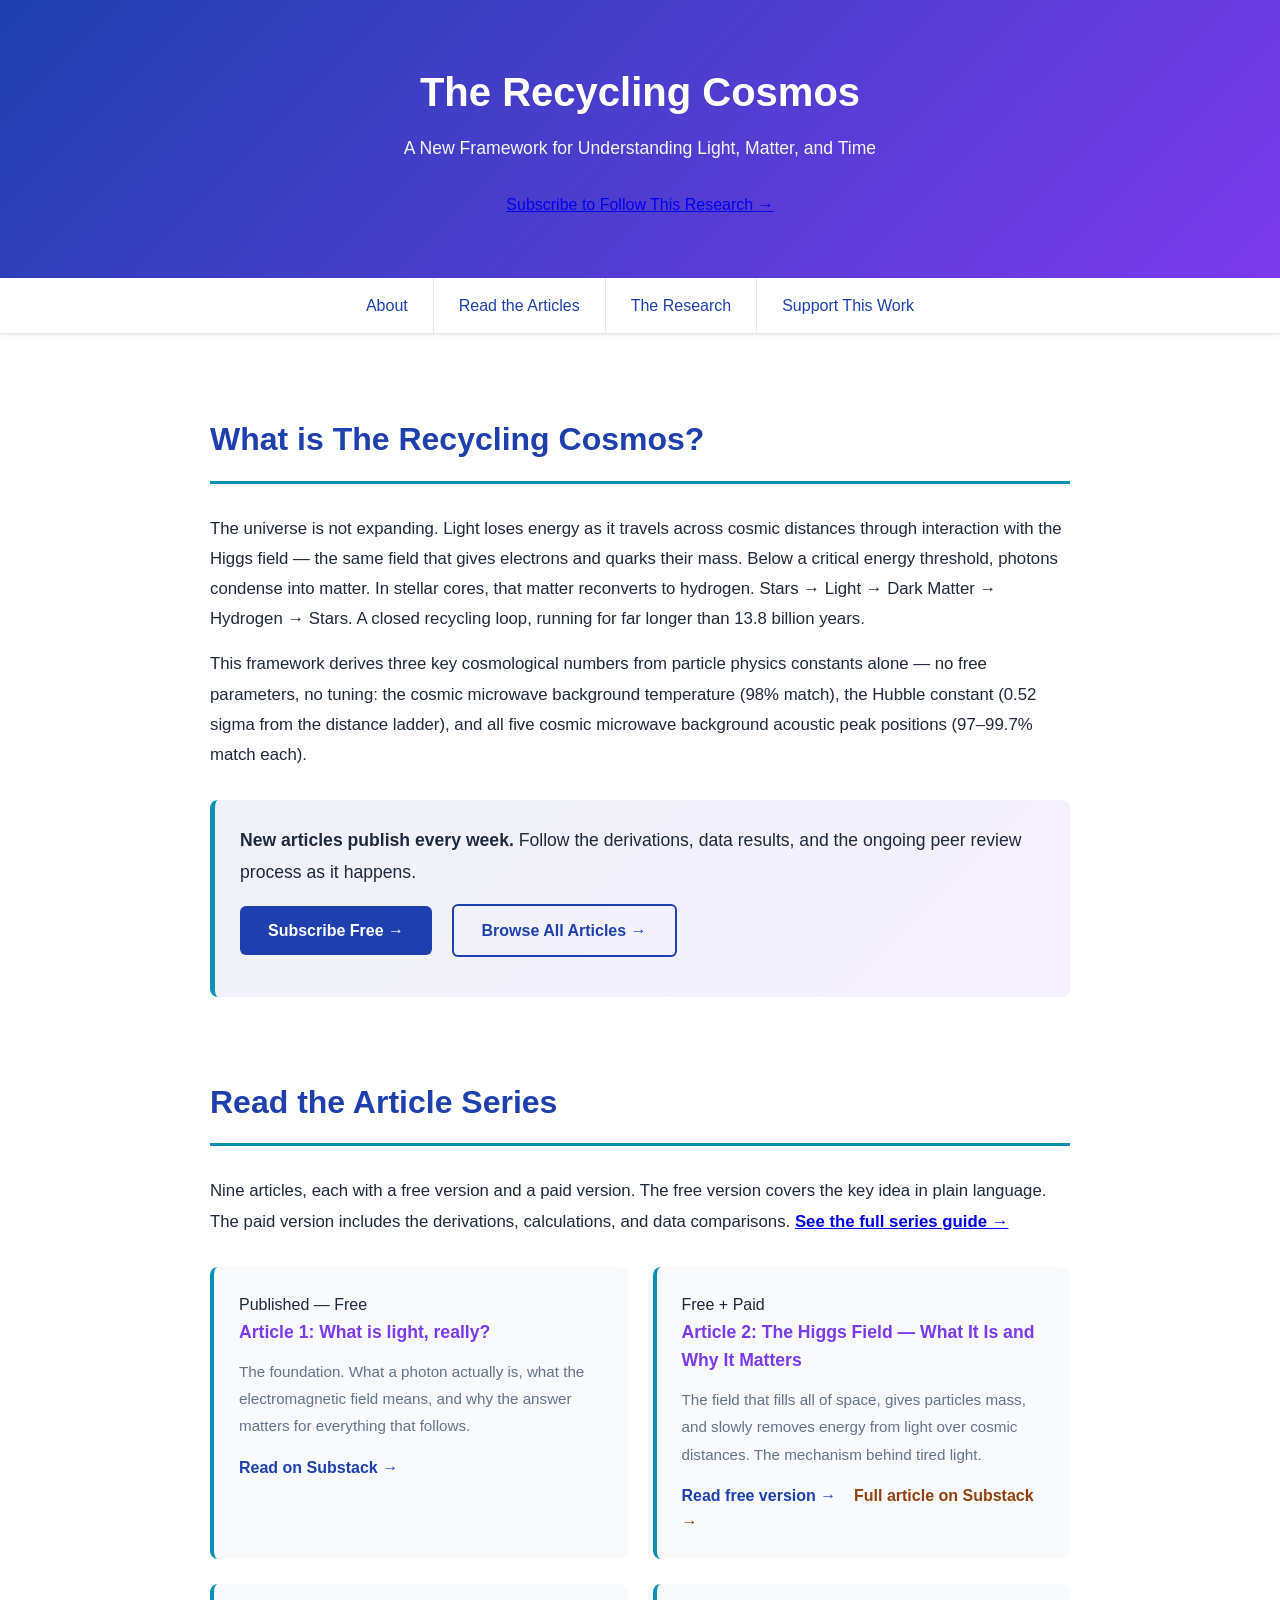
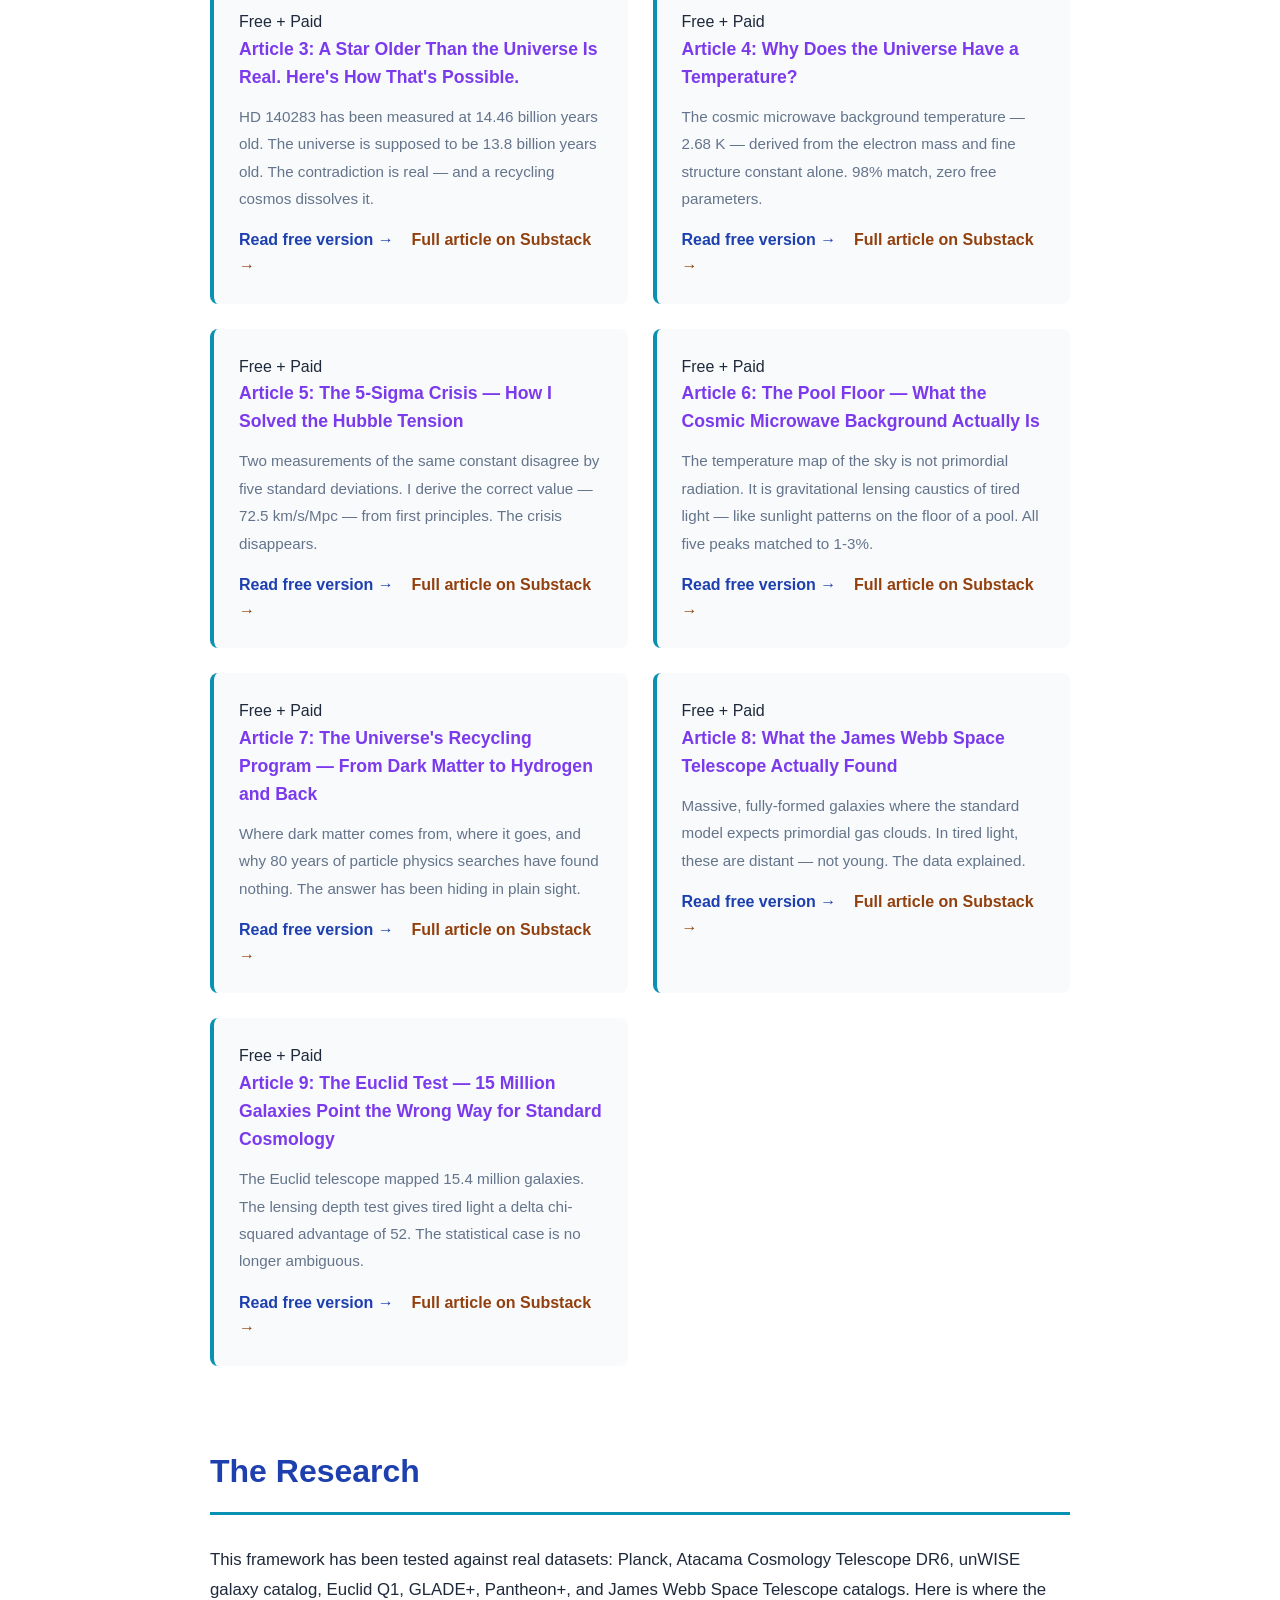
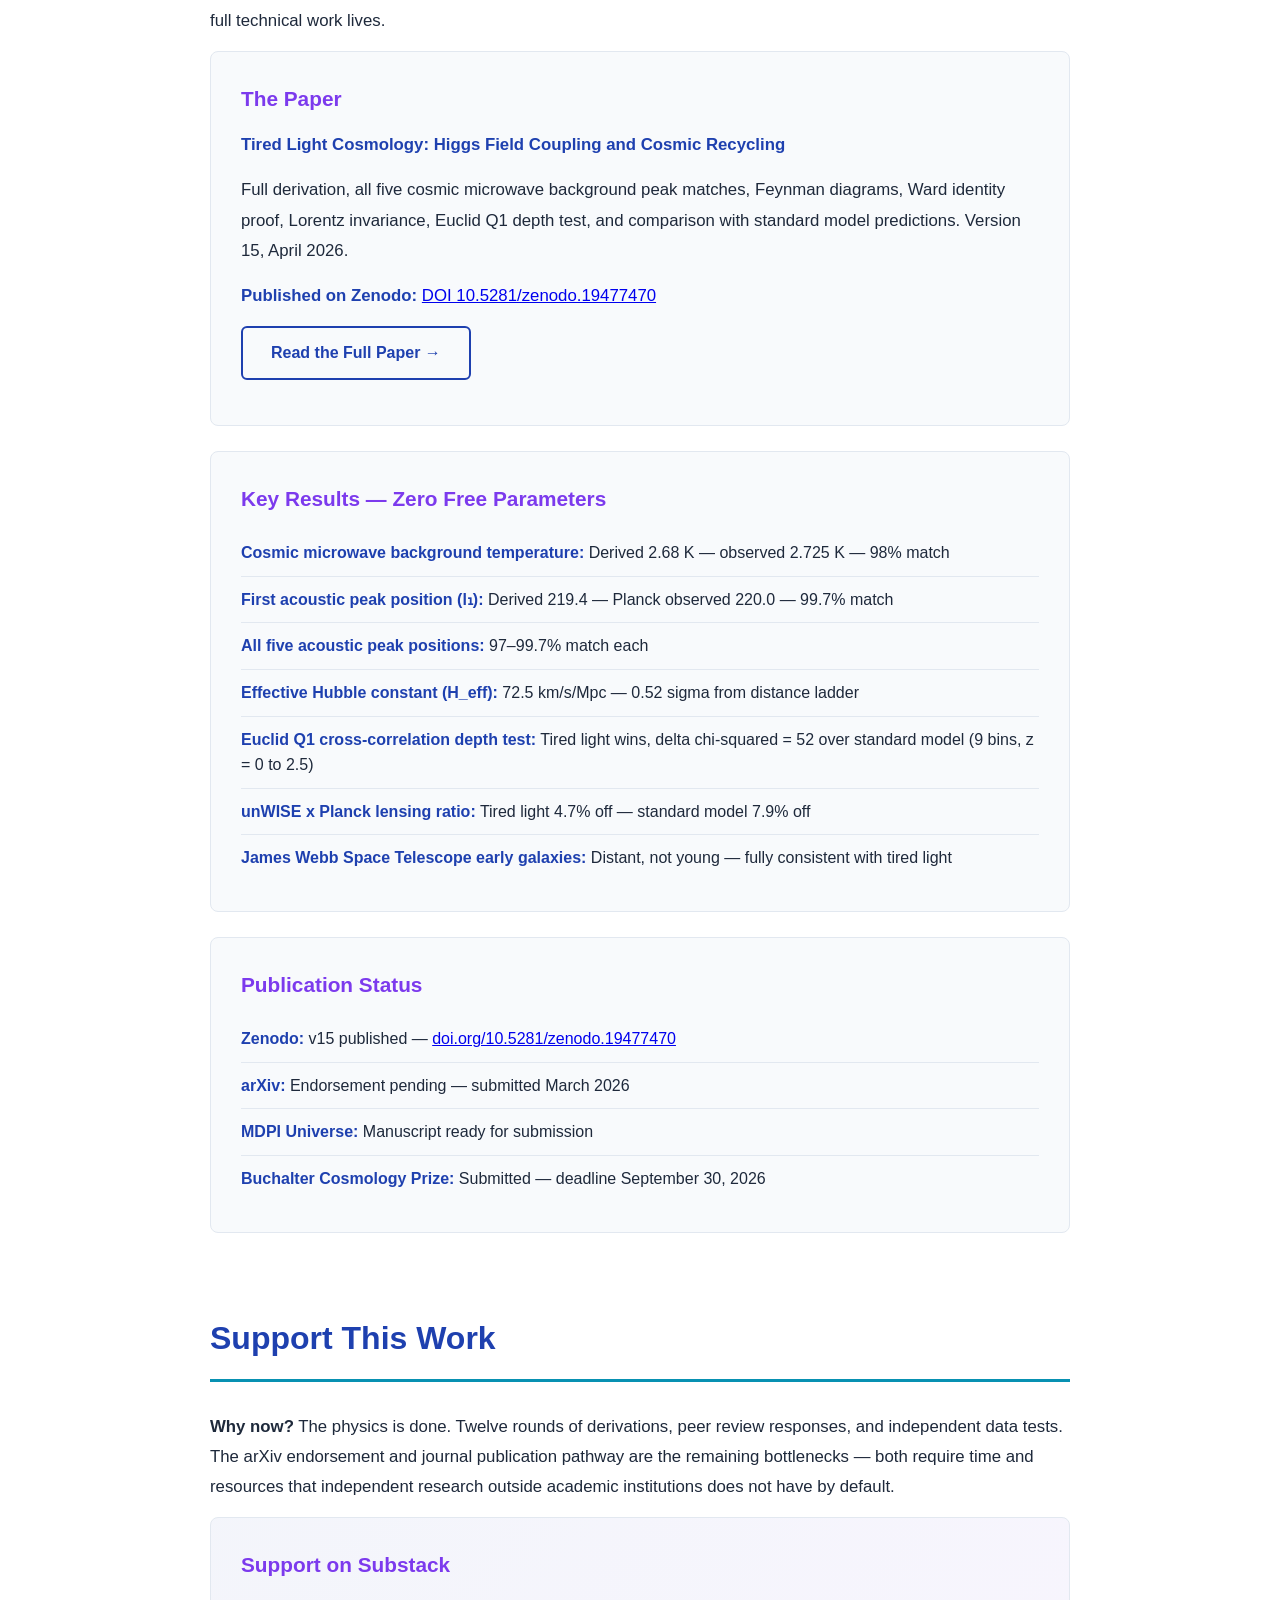
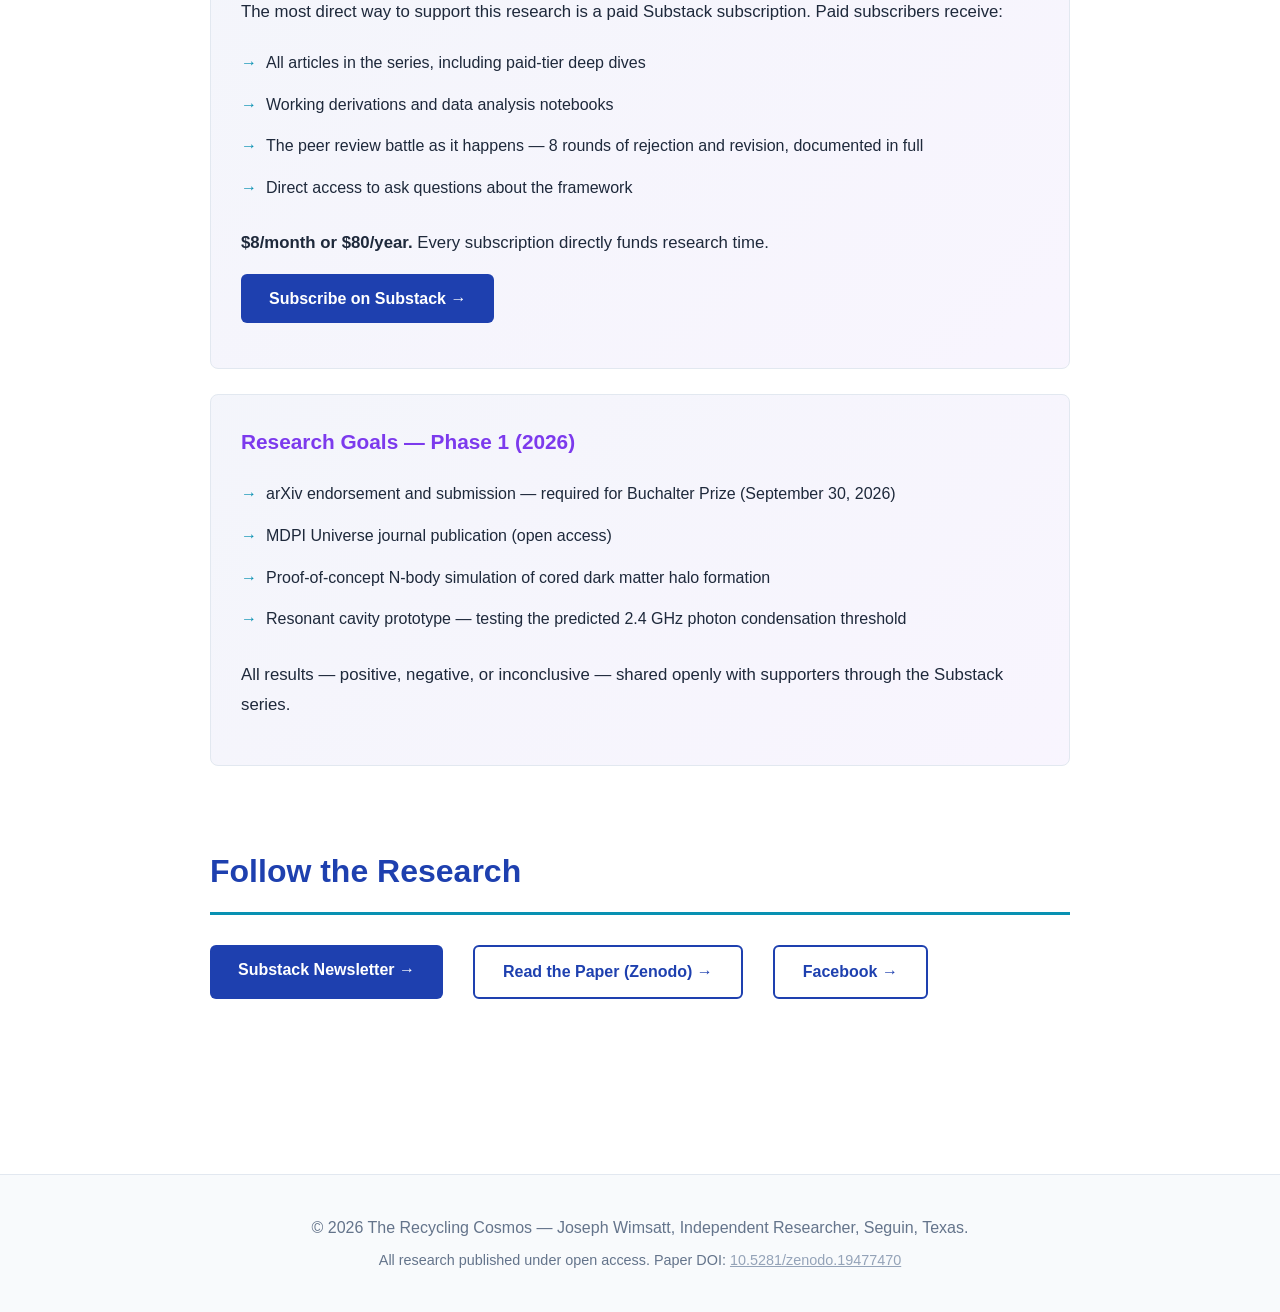
==== commit c00fe586: "Session 78: Add full article series with free versions and series guide - articles/index.html: serie" ====
--- a/index.html
+++ b/index.html
@@ -49,70 +49,86 @@
             <!-- ARTICLES -->
             <section id="articles">
                 <h2>Read the Article Series</h2>
-                <p>Nine articles. Start at Article 1 — each builds on the last, from foundations in particle physics to observational evidence to testable predictions.</p>
+                <p>Nine articles, each with a free version and a paid version. The free version covers the key idea in plain language. The paid version includes the derivations, calculations, and data comparisons. <a href="articles/index.html"><strong>See the full series guide →</strong></a></p>
                 <div class="article-list">
 
                     <div class="article-item published">
                         <div class="article-badge">Published — Free</div>
-                        <h3>Article 1: The Universe Doesn't Need Dark Matter — It Recycles It</h3>
-                        <p>The missing mass problem, the Bullet Cluster, and why "something is there" doesn't mean "it's an exotic undiscovered particle." The case for ancient light as dark matter.</p>
+                        <h3>Article 1: What is light, really?</h3>
+                        <p>The foundation. What a photon actually is, what the electromagnetic field means, and why the answer matters for everything that follows.</p>
                         <a href="https://independentcosmologyresearcher.substack.com" target="_blank">Read on Substack →</a>
                     </div>
 
                     <div class="article-item published">
-                        <div class="article-badge">Published — Free</div>
+                        <div class="article-badge">Free + Paid</div>
                         <h3>Article 2: The Higgs Field — What It Is and Why It Matters</h3>
-                        <p>The field that fills all of space, gives particles mass, and — in this framework — slowly removes energy from light over cosmic timescales. The mechanism explained from first principles.</p>
-                        <a href="https://independentcosmologyresearcher.substack.com" target="_blank">Read on Substack →</a>
-                    </div>
-
-                    <div class="article-item published">
-                        <div class="article-badge">Published — Free</div>
+                        <p>The field that fills all of space, gives particles mass, and slowly removes energy from light over cosmic distances. The mechanism behind tired light.</p>
+                        <a href="articles/article-2-free.html">Read free version →</a>
+                        &nbsp;&nbsp;
+                        <a href="https://independentcosmologyresearcher.substack.com" target="_blank" style="color:#92400e;">Full article on Substack →</a>
+                    </div>
+
+                    <div class="article-item published">
+                        <div class="article-badge">Free + Paid</div>
                         <h3>Article 3: A Star Older Than the Universe Is Real. Here's How That's Possible.</h3>
-                        <p>HD 140283 — the Methuselah star — has been quietly embarrassing standard cosmology for decades. In a recycling cosmos, its age is not a contradiction. It is a clue.</p>
-                        <a href="https://independentcosmologyresearcher.substack.com" target="_blank">Read on Substack →</a>
-                    </div>
-
-                    <div class="article-item">
-                        <div class="article-badge upcoming">Coming Soon</div>
+                        <p>HD 140283 has been measured at 14.46 billion years old. The universe is supposed to be 13.8 billion years old. The contradiction is real — and a recycling cosmos dissolves it.</p>
+                        <a href="articles/article-3-free.html">Read free version →</a>
+                        &nbsp;&nbsp;
+                        <a href="https://independentcosmologyresearcher.substack.com" target="_blank" style="color:#92400e;">Full article on Substack →</a>
+                    </div>
+
+                    <div class="article-item published">
+                        <div class="article-badge">Free + Paid</div>
                         <h3>Article 4: Why Does the Universe Have a Temperature?</h3>
-                        <p>A derivation of the cosmic microwave background temperature — 2.68 K — from the electron mass and fine structure constant alone. 98% match. Zero free parameters.</p>
-                        <a href="https://independentcosmologyresearcher.substack.com/subscribe" target="_blank">Subscribe to get notified →</a>
-                    </div>
-
-                    <div class="article-item">
-                        <div class="article-badge upcoming">Coming Soon — Paid</div>
-                        <h3>Article 5: The 5-Sigma Crisis — The Hubble Tension Explained</h3>
-                        <p>Two independent methods for measuring the expansion rate of the universe disagree by an amount that should be statistically impossible. This framework resolves it — without patching the standard model.</p>
-                        <a href="https://independentcosmologyresearcher.substack.com/subscribe" target="_blank">Subscribe →</a>
-                    </div>
-
-                    <div class="article-item">
-                        <div class="article-badge upcoming">Coming Soon — Paid</div>
-                        <h3>Article 6: The Pool Floor — How the CMB Pattern Actually Forms</h3>
-                        <p>The acoustic peaks in the cosmic microwave background are not echoes of the Big Bang. They are gravitational lensing caustics of tired light — the pool floor analogy, with the math.</p>
-                        <a href="https://independentcosmologyresearcher.substack.com/subscribe" target="_blank">Subscribe →</a>
-                    </div>
-
-                    <div class="article-item">
-                        <div class="article-badge upcoming">Coming Soon — Paid</div>
-                        <h3>Article 7: The Universe's Recycling Program</h3>
-                        <p>The full cycle: how photons become dark matter, how dark matter becomes hydrogen, and how that hydrogen feeds the next generation of stars. Steady state, no beginning required.</p>
-                        <a href="https://independentcosmologyresearcher.substack.com/subscribe" target="_blank">Subscribe →</a>
-                    </div>
-
-                    <div class="article-item">
-                        <div class="article-badge upcoming">Coming Soon — Paid</div>
-                        <h3>Article 8: What James Webb Actually Found</h3>
-                        <p>Massive, fully-formed galaxies at redshifts where the standard model says they cannot exist. In tired light cosmology, these are distant — not young. The data explained.</p>
-                        <a href="https://independentcosmologyresearcher.substack.com/subscribe" target="_blank">Subscribe →</a>
-                    </div>
-
-                    <div class="article-item">
-                        <div class="article-badge upcoming">Coming Soon — Paid</div>
-                        <h3>Article 9: The Euclid Test — 15 Million Galaxies</h3>
-                        <p>The Euclid Q1 data release gave us 15.4 million galaxies cross-correlated with Atacama Cosmology Telescope DR6 lensing. Tired light wins by delta chi-squared = 52. The result, explained.</p>
-                        <a href="https://independentcosmologyresearcher.substack.com/subscribe" target="_blank">Subscribe →</a>
+                        <p>The cosmic microwave background temperature — 2.68 K — derived from the electron mass and fine structure constant alone. 98% match, zero free parameters.</p>
+                        <a href="articles/article-4-free.html">Read free version →</a>
+                        &nbsp;&nbsp;
+                        <a href="https://independentcosmologyresearcher.substack.com" target="_blank" style="color:#92400e;">Full article on Substack →</a>
+                    </div>
+
+                    <div class="article-item published">
+                        <div class="article-badge">Free + Paid</div>
+                        <h3>Article 5: The 5-Sigma Crisis — How I Solved the Hubble Tension</h3>
+                        <p>Two measurements of the same constant disagree by five standard deviations. I derive the correct value — 72.5 km/s/Mpc — from first principles. The crisis disappears.</p>
+                        <a href="articles/article-5-free.html">Read free version →</a>
+                        &nbsp;&nbsp;
+                        <a href="https://independentcosmologyresearcher.substack.com" target="_blank" style="color:#92400e;">Full article on Substack →</a>
+                    </div>
+
+                    <div class="article-item published">
+                        <div class="article-badge">Free + Paid</div>
+                        <h3>Article 6: The Pool Floor — What the Cosmic Microwave Background Actually Is</h3>
+                        <p>The temperature map of the sky is not primordial radiation. It is gravitational lensing caustics of tired light — like sunlight patterns on the floor of a pool. All five peaks matched to 1-3%.</p>
+                        <a href="articles/article-6-free.html">Read free version →</a>
+                        &nbsp;&nbsp;
+                        <a href="https://independentcosmologyresearcher.substack.com" target="_blank" style="color:#92400e;">Full article on Substack →</a>
+                    </div>
+
+                    <div class="article-item published">
+                        <div class="article-badge">Free + Paid</div>
+                        <h3>Article 7: The Universe's Recycling Program — From Dark Matter to Hydrogen and Back</h3>
+                        <p>Where dark matter comes from, where it goes, and why 80 years of particle physics searches have found nothing. The answer has been hiding in plain sight.</p>
+                        <a href="articles/article-7-free.html">Read free version →</a>
+                        &nbsp;&nbsp;
+                        <a href="https://independentcosmologyresearcher.substack.com" target="_blank" style="color:#92400e;">Full article on Substack →</a>
+                    </div>
+
+                    <div class="article-item published">
+                        <div class="article-badge">Free + Paid</div>
+                        <h3>Article 8: What the James Webb Space Telescope Actually Found</h3>
+                        <p>Massive, fully-formed galaxies where the standard model expects primordial gas clouds. In tired light, these are distant — not young. The data explained.</p>
+                        <a href="articles/article-8-free.html">Read free version →</a>
+                        &nbsp;&nbsp;
+                        <a href="https://independentcosmologyresearcher.substack.com" target="_blank" style="color:#92400e;">Full article on Substack →</a>
+                    </div>
+
+                    <div class="article-item published">
+                        <div class="article-badge">Free + Paid</div>
+                        <h3>Article 9: The Euclid Test — 15 Million Galaxies Point the Wrong Way for Standard Cosmology</h3>
+                        <p>The Euclid telescope mapped 15.4 million galaxies. The lensing depth test gives tired light a delta chi-squared advantage of 52. The statistical case is no longer ambiguous.</p>
+                        <a href="articles/article-9-free.html">Read free version →</a>
+                        &nbsp;&nbsp;
+                        <a href="https://independentcosmologyresearcher.substack.com" target="_blank" style="color:#92400e;">Full article on Substack →</a>
                     </div>
 
                 </div>
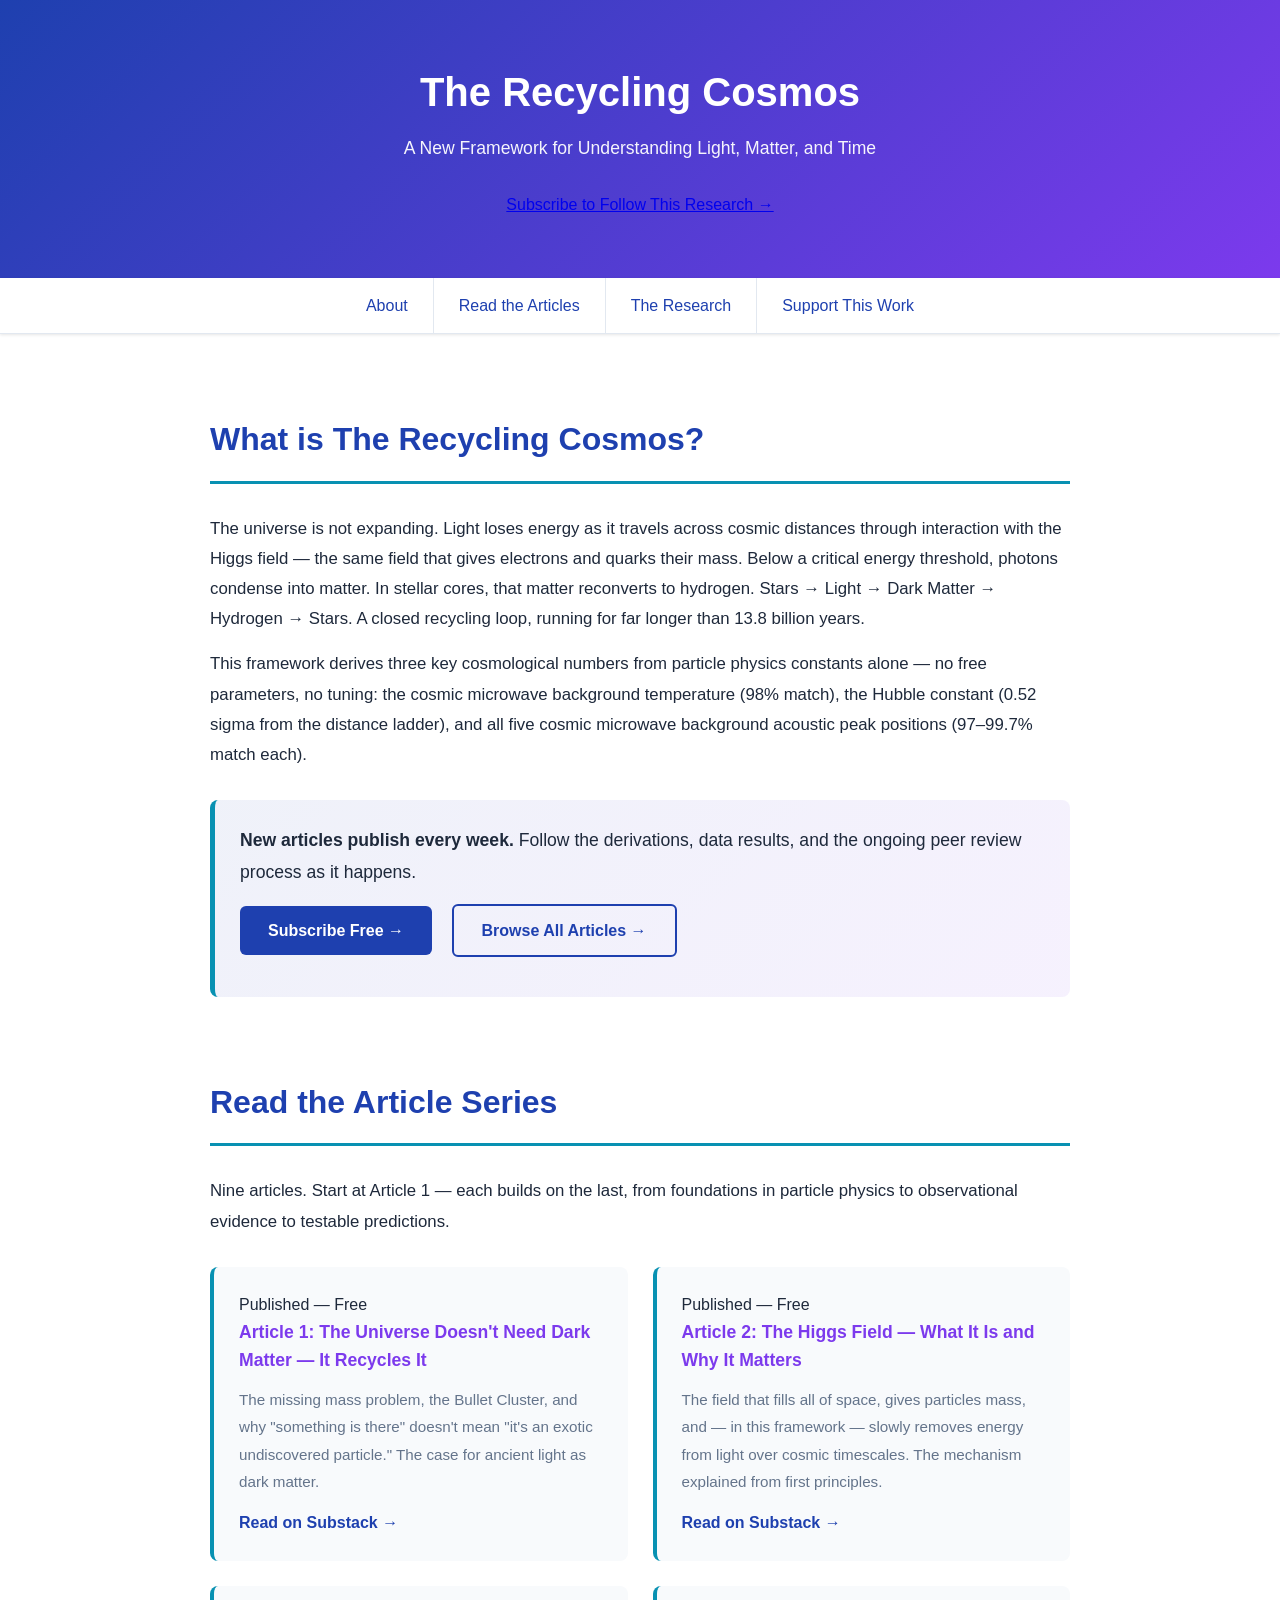
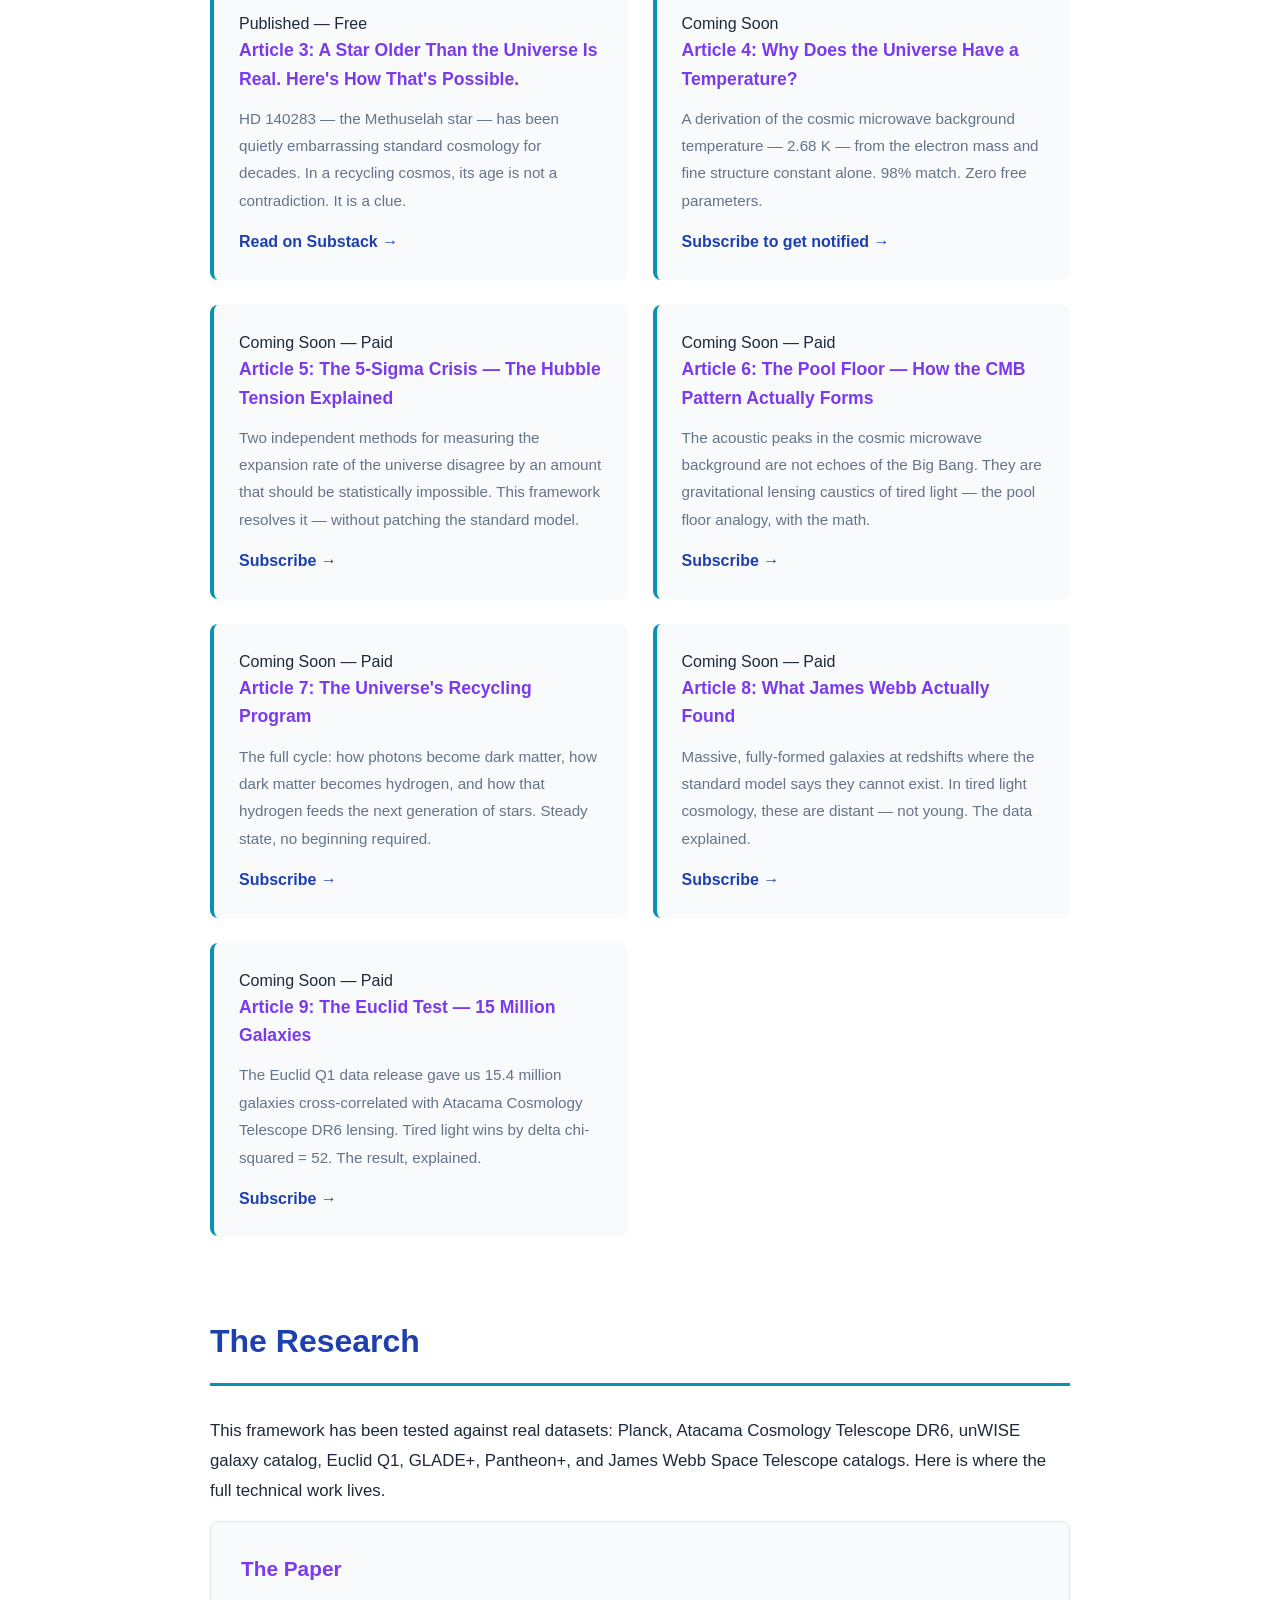
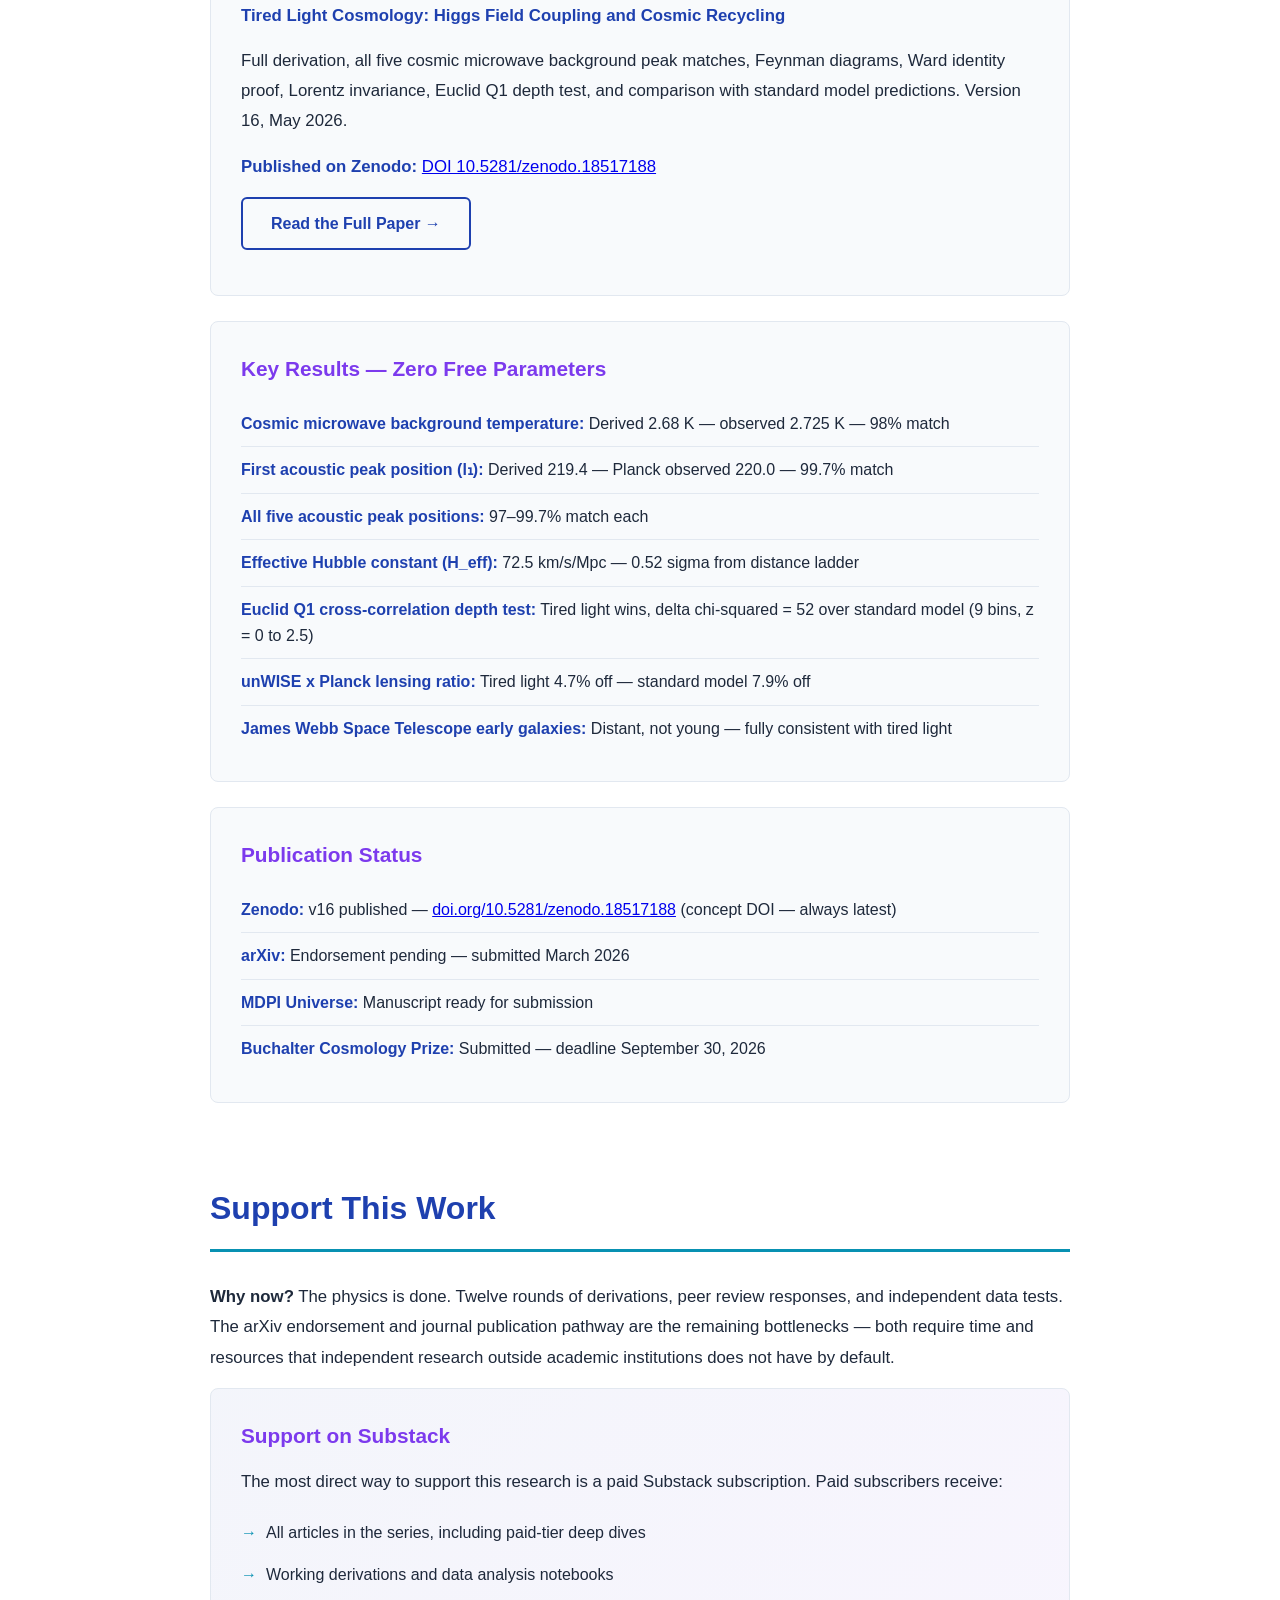
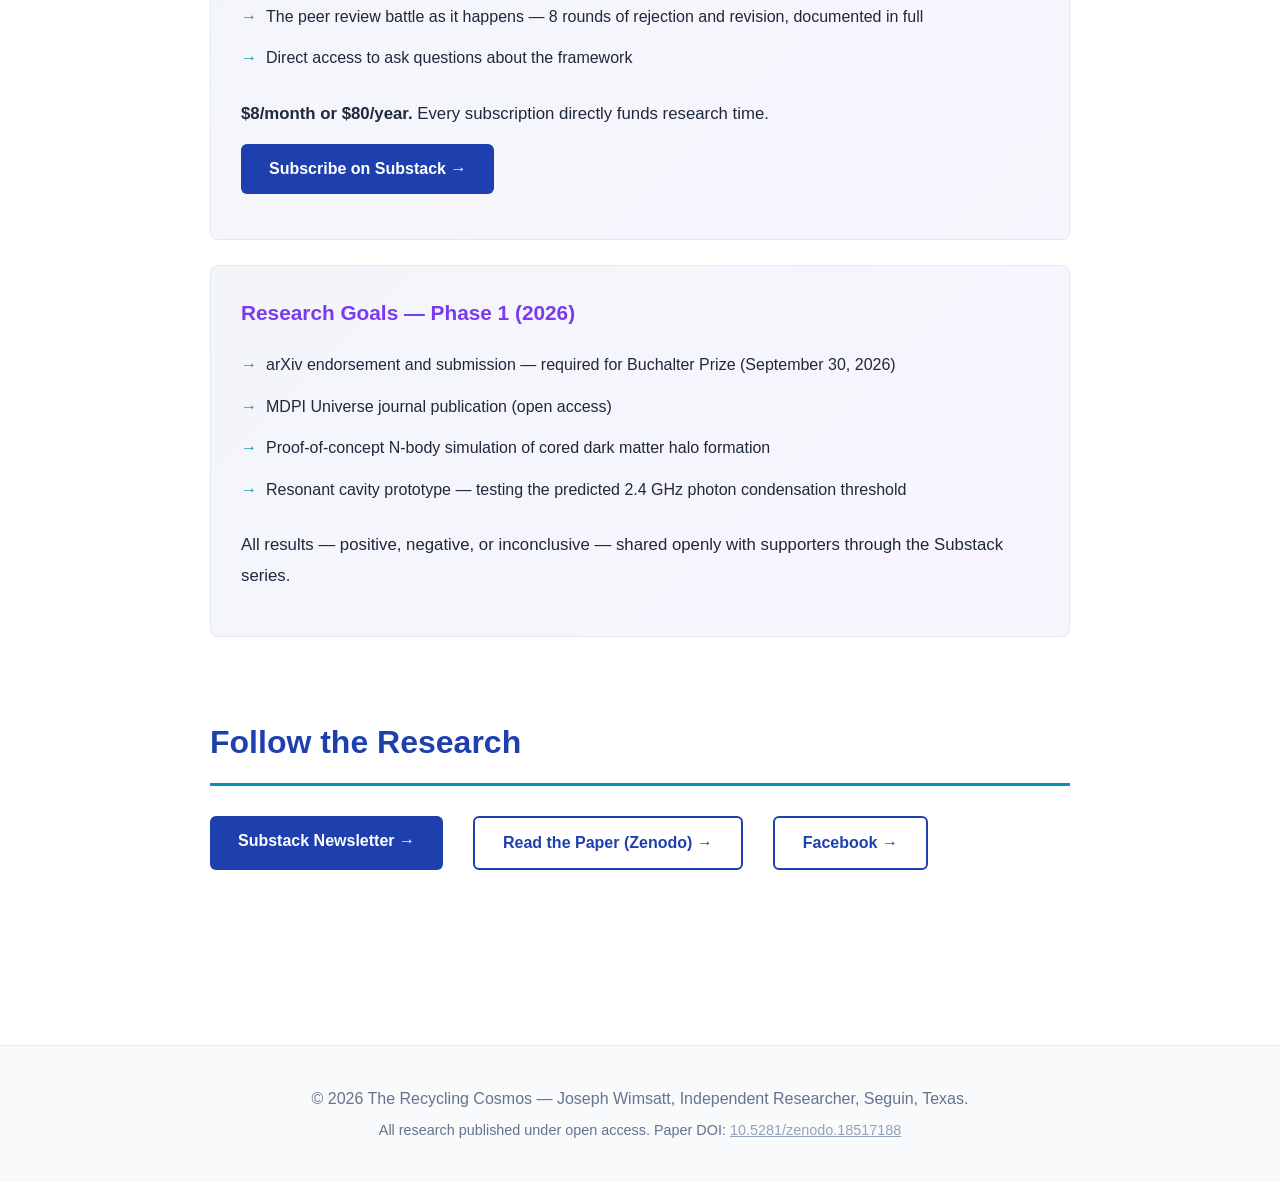
==== commit 3521975f: "Fix Zenodo link to concept DOI (always points to latest version)" ====
--- a/index.html
+++ b/index.html
@@ -49,86 +49,70 @@
             <!-- ARTICLES -->
             <section id="articles">
                 <h2>Read the Article Series</h2>
-                <p>Nine articles, each with a free version and a paid version. The free version covers the key idea in plain language. The paid version includes the derivations, calculations, and data comparisons. <a href="articles/index.html"><strong>See the full series guide →</strong></a></p>
+                <p>Nine articles. Start at Article 1 — each builds on the last, from foundations in particle physics to observational evidence to testable predictions.</p>
                 <div class="article-list">
 
                     <div class="article-item published">
                         <div class="article-badge">Published — Free</div>
-                        <h3>Article 1: What is light, really?</h3>
-                        <p>The foundation. What a photon actually is, what the electromagnetic field means, and why the answer matters for everything that follows.</p>
+                        <h3>Article 1: The Universe Doesn't Need Dark Matter — It Recycles It</h3>
+                        <p>The missing mass problem, the Bullet Cluster, and why "something is there" doesn't mean "it's an exotic undiscovered particle." The case for ancient light as dark matter.</p>
                         <a href="https://independentcosmologyresearcher.substack.com" target="_blank">Read on Substack →</a>
                     </div>
 
                     <div class="article-item published">
-                        <div class="article-badge">Free + Paid</div>
+                        <div class="article-badge">Published — Free</div>
                         <h3>Article 2: The Higgs Field — What It Is and Why It Matters</h3>
-                        <p>The field that fills all of space, gives particles mass, and slowly removes energy from light over cosmic distances. The mechanism behind tired light.</p>
-                        <a href="articles/article-2-free.html">Read free version →</a>
-                        &nbsp;&nbsp;
-                        <a href="https://independentcosmologyresearcher.substack.com" target="_blank" style="color:#92400e;">Full article on Substack →</a>
+                        <p>The field that fills all of space, gives particles mass, and — in this framework — slowly removes energy from light over cosmic timescales. The mechanism explained from first principles.</p>
+                        <a href="https://independentcosmologyresearcher.substack.com" target="_blank">Read on Substack →</a>
                     </div>
 
                     <div class="article-item published">
-                        <div class="article-badge">Free + Paid</div>
+                        <div class="article-badge">Published — Free</div>
                         <h3>Article 3: A Star Older Than the Universe Is Real. Here's How That's Possible.</h3>
-                        <p>HD 140283 has been measured at 14.46 billion years old. The universe is supposed to be 13.8 billion years old. The contradiction is real — and a recycling cosmos dissolves it.</p>
-                        <a href="articles/article-3-free.html">Read free version →</a>
-                        &nbsp;&nbsp;
-                        <a href="https://independentcosmologyresearcher.substack.com" target="_blank" style="color:#92400e;">Full article on Substack →</a>
-                    </div>
-
-                    <div class="article-item published">
-                        <div class="article-badge">Free + Paid</div>
+                        <p>HD 140283 — the Methuselah star — has been quietly embarrassing standard cosmology for decades. In a recycling cosmos, its age is not a contradiction. It is a clue.</p>
+                        <a href="https://independentcosmologyresearcher.substack.com" target="_blank">Read on Substack →</a>
+                    </div>
+
+                    <div class="article-item">
+                        <div class="article-badge upcoming">Coming Soon</div>
                         <h3>Article 4: Why Does the Universe Have a Temperature?</h3>
-                        <p>The cosmic microwave background temperature — 2.68 K — derived from the electron mass and fine structure constant alone. 98% match, zero free parameters.</p>
-                        <a href="articles/article-4-free.html">Read free version →</a>
-                        &nbsp;&nbsp;
-                        <a href="https://independentcosmologyresearcher.substack.com" target="_blank" style="color:#92400e;">Full article on Substack →</a>
-                    </div>
-
-                    <div class="article-item published">
-                        <div class="article-badge">Free + Paid</div>
-                        <h3>Article 5: The 5-Sigma Crisis — How I Solved the Hubble Tension</h3>
-                        <p>Two measurements of the same constant disagree by five standard deviations. I derive the correct value — 72.5 km/s/Mpc — from first principles. The crisis disappears.</p>
-                        <a href="articles/article-5-free.html">Read free version →</a>
-                        &nbsp;&nbsp;
-                        <a href="https://independentcosmologyresearcher.substack.com" target="_blank" style="color:#92400e;">Full article on Substack →</a>
-                    </div>
-
-                    <div class="article-item published">
-                        <div class="article-badge">Free + Paid</div>
-                        <h3>Article 6: The Pool Floor — What the Cosmic Microwave Background Actually Is</h3>
-                        <p>The temperature map of the sky is not primordial radiation. It is gravitational lensing caustics of tired light — like sunlight patterns on the floor of a pool. All five peaks matched to 1-3%.</p>
-                        <a href="articles/article-6-free.html">Read free version →</a>
-                        &nbsp;&nbsp;
-                        <a href="https://independentcosmologyresearcher.substack.com" target="_blank" style="color:#92400e;">Full article on Substack →</a>
-                    </div>
-
-                    <div class="article-item published">
-                        <div class="article-badge">Free + Paid</div>
-                        <h3>Article 7: The Universe's Recycling Program — From Dark Matter to Hydrogen and Back</h3>
-                        <p>Where dark matter comes from, where it goes, and why 80 years of particle physics searches have found nothing. The answer has been hiding in plain sight.</p>
-                        <a href="articles/article-7-free.html">Read free version →</a>
-                        &nbsp;&nbsp;
-                        <a href="https://independentcosmologyresearcher.substack.com" target="_blank" style="color:#92400e;">Full article on Substack →</a>
-                    </div>
-
-                    <div class="article-item published">
-                        <div class="article-badge">Free + Paid</div>
-                        <h3>Article 8: What the James Webb Space Telescope Actually Found</h3>
-                        <p>Massive, fully-formed galaxies where the standard model expects primordial gas clouds. In tired light, these are distant — not young. The data explained.</p>
-                        <a href="articles/article-8-free.html">Read free version →</a>
-                        &nbsp;&nbsp;
-                        <a href="https://independentcosmologyresearcher.substack.com" target="_blank" style="color:#92400e;">Full article on Substack →</a>
-                    </div>
-
-                    <div class="article-item published">
-                        <div class="article-badge">Free + Paid</div>
-                        <h3>Article 9: The Euclid Test — 15 Million Galaxies Point the Wrong Way for Standard Cosmology</h3>
-                        <p>The Euclid telescope mapped 15.4 million galaxies. The lensing depth test gives tired light a delta chi-squared advantage of 52. The statistical case is no longer ambiguous.</p>
-                        <a href="articles/article-9-free.html">Read free version →</a>
-                        &nbsp;&nbsp;
-                        <a href="https://independentcosmologyresearcher.substack.com" target="_blank" style="color:#92400e;">Full article on Substack →</a>
+                        <p>A derivation of the cosmic microwave background temperature — 2.68 K — from the electron mass and fine structure constant alone. 98% match. Zero free parameters.</p>
+                        <a href="https://independentcosmologyresearcher.substack.com/subscribe" target="_blank">Subscribe to get notified →</a>
+                    </div>
+
+                    <div class="article-item">
+                        <div class="article-badge upcoming">Coming Soon — Paid</div>
+                        <h3>Article 5: The 5-Sigma Crisis — The Hubble Tension Explained</h3>
+                        <p>Two independent methods for measuring the expansion rate of the universe disagree by an amount that should be statistically impossible. This framework resolves it — without patching the standard model.</p>
+                        <a href="https://independentcosmologyresearcher.substack.com/subscribe" target="_blank">Subscribe →</a>
+                    </div>
+
+                    <div class="article-item">
+                        <div class="article-badge upcoming">Coming Soon — Paid</div>
+                        <h3>Article 6: The Pool Floor — How the CMB Pattern Actually Forms</h3>
+                        <p>The acoustic peaks in the cosmic microwave background are not echoes of the Big Bang. They are gravitational lensing caustics of tired light — the pool floor analogy, with the math.</p>
+                        <a href="https://independentcosmologyresearcher.substack.com/subscribe" target="_blank">Subscribe →</a>
+                    </div>
+
+                    <div class="article-item">
+                        <div class="article-badge upcoming">Coming Soon — Paid</div>
+                        <h3>Article 7: The Universe's Recycling Program</h3>
+                        <p>The full cycle: how photons become dark matter, how dark matter becomes hydrogen, and how that hydrogen feeds the next generation of stars. Steady state, no beginning required.</p>
+                        <a href="https://independentcosmologyresearcher.substack.com/subscribe" target="_blank">Subscribe →</a>
+                    </div>
+
+                    <div class="article-item">
+                        <div class="article-badge upcoming">Coming Soon — Paid</div>
+                        <h3>Article 8: What James Webb Actually Found</h3>
+                        <p>Massive, fully-formed galaxies at redshifts where the standard model says they cannot exist. In tired light cosmology, these are distant — not young. The data explained.</p>
+                        <a href="https://independentcosmologyresearcher.substack.com/subscribe" target="_blank">Subscribe →</a>
+                    </div>
+
+                    <div class="article-item">
+                        <div class="article-badge upcoming">Coming Soon — Paid</div>
+                        <h3>Article 9: The Euclid Test — 15 Million Galaxies</h3>
+                        <p>The Euclid Q1 data release gave us 15.4 million galaxies cross-correlated with Atacama Cosmology Telescope DR6 lensing. Tired light wins by delta chi-squared = 52. The result, explained.</p>
+                        <a href="https://independentcosmologyresearcher.substack.com/subscribe" target="_blank">Subscribe →</a>
                     </div>
 
                 </div>
@@ -142,9 +126,9 @@
                 <div class="research-item">
                     <h3>The Paper</h3>
                     <p><strong>Tired Light Cosmology: Higgs Field Coupling and Cosmic Recycling</strong></p>
-                    <p>Full derivation, all five cosmic microwave background peak matches, Feynman diagrams, Ward identity proof, Lorentz invariance, Euclid Q1 depth test, and comparison with standard model predictions. Version 15, April 2026.</p>
-                    <p><strong>Published on Zenodo:</strong> <a href="https://doi.org/10.5281/zenodo.19477470" target="_blank">DOI 10.5281/zenodo.19477470</a></p>
-                    <a href="https://doi.org/10.5281/zenodo.19477470" target="_blank" class="btn-secondary">Read the Full Paper →</a>
+                    <p>Full derivation, all five cosmic microwave background peak matches, Feynman diagrams, Ward identity proof, Lorentz invariance, Euclid Q1 depth test, and comparison with standard model predictions. Version 16, May 2026.</p>
+                    <p><strong>Published on Zenodo:</strong> <a href="https://doi.org/10.5281/zenodo.18517188" target="_blank">DOI 10.5281/zenodo.18517188</a></p>
+                    <a href="https://doi.org/10.5281/zenodo.18517188" target="_blank" class="btn-secondary">Read the Full Paper →</a>
                 </div>
 
                 <div class="research-item">
@@ -163,7 +147,7 @@
                 <div class="research-item">
                     <h3>Publication Status</h3>
                     <ul>
-                        <li><strong>Zenodo:</strong> v15 published — <a href="https://doi.org/10.5281/zenodo.19477470" target="_blank">doi.org/10.5281/zenodo.19477470</a></li>
+                        <li><strong>Zenodo:</strong> v16 published — <a href="https://doi.org/10.5281/zenodo.18517188" target="_blank">doi.org/10.5281/zenodo.18517188</a> (concept DOI — always latest)</li>
                         <li><strong>arXiv:</strong> Endorsement pending — submitted March 2026</li>
                         <li><strong>MDPI Universe:</strong> Manuscript ready for submission</li>
                         <li><strong>Buchalter Cosmology Prize:</strong> Submitted — deadline September 30, 2026</li>
@@ -206,7 +190,7 @@
                 <h2>Follow the Research</h2>
                 <div class="links">
                     <a href="https://independentcosmologyresearcher.substack.com" target="_blank" class="btn-primary">Substack Newsletter →</a>
-                    <a href="https://doi.org/10.5281/zenodo.19477470" target="_blank" class="btn-secondary">Read the Paper (Zenodo) →</a>
+                    <a href="https://doi.org/10.5281/zenodo.18517188" target="_blank" class="btn-secondary">Read the Paper (Zenodo) →</a>
                     <a href="https://www.facebook.com/therecyclingcosmos" target="_blank" class="btn-secondary">Facebook →</a>
                 </div>
             </section>
@@ -217,7 +201,7 @@
     <footer>
         <div class="container">
             <p>&copy; 2026 The Recycling Cosmos — Joseph Wimsatt, Independent Researcher, Seguin, Texas.</p>
-            <p style="margin-top: 8px; font-size: 0.9rem;">All research published under open access. Paper DOI: <a href="https://doi.org/10.5281/zenodo.19477470" target="_blank" style="color: #94a3b8;">10.5281/zenodo.19477470</a></p>
+            <p style="margin-top: 8px; font-size: 0.9rem;">All research published under open access. Paper DOI: <a href="https://doi.org/10.5281/zenodo.18517188" target="_blank" style="color: #94a3b8;">10.5281/zenodo.18517188</a></p>
         </div>
     </footer>
 
